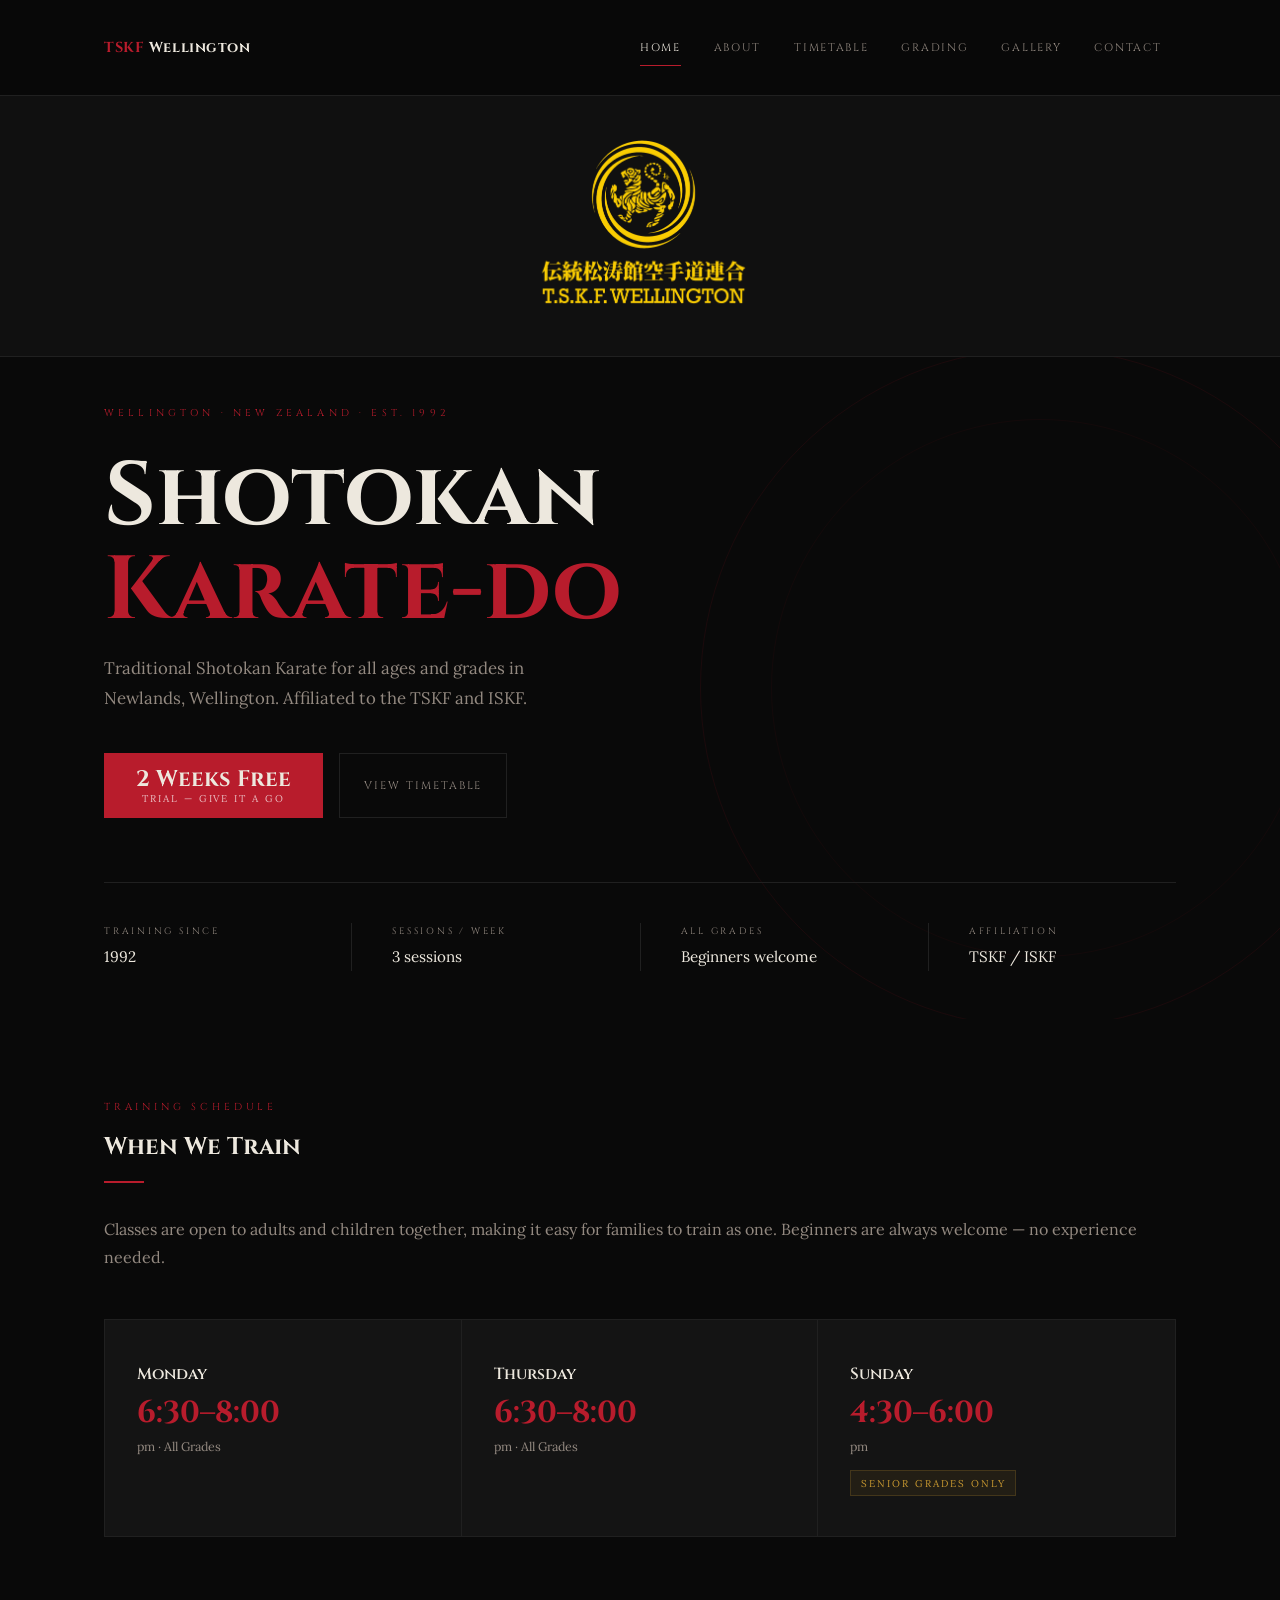
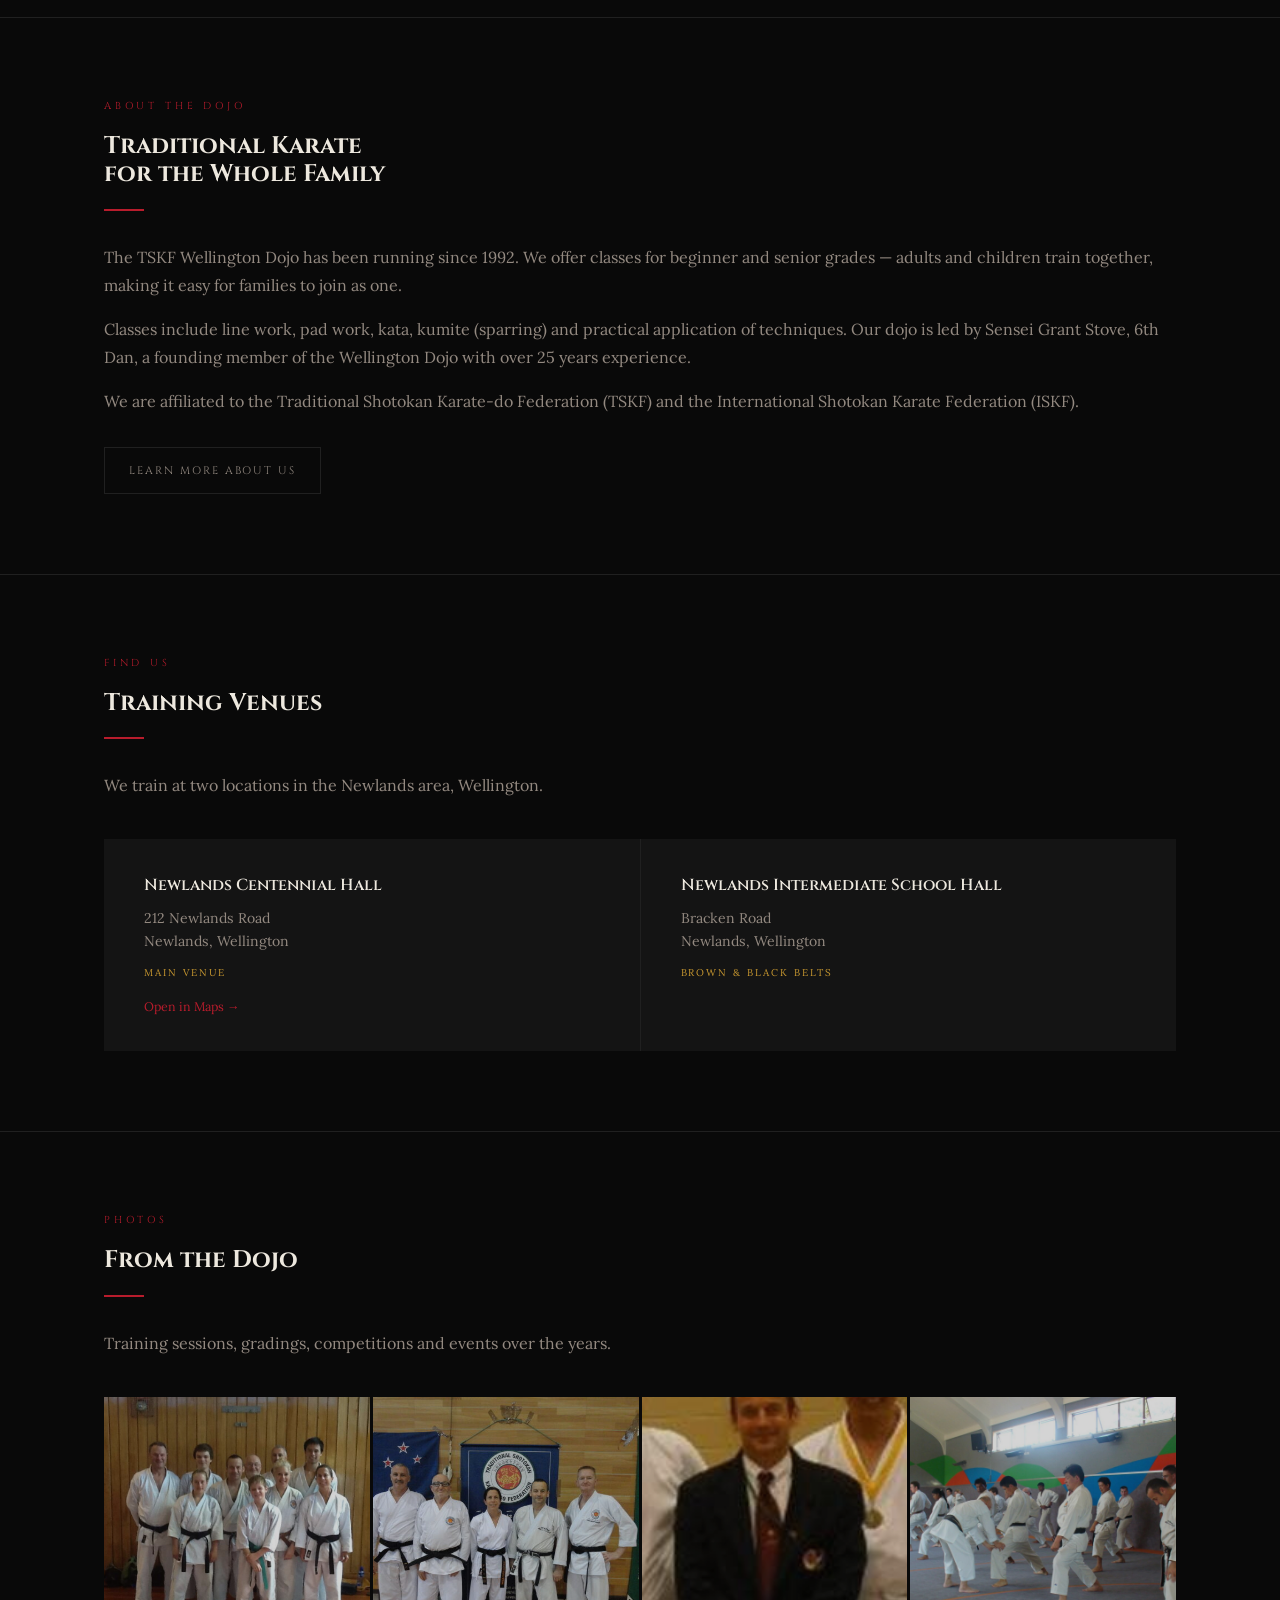
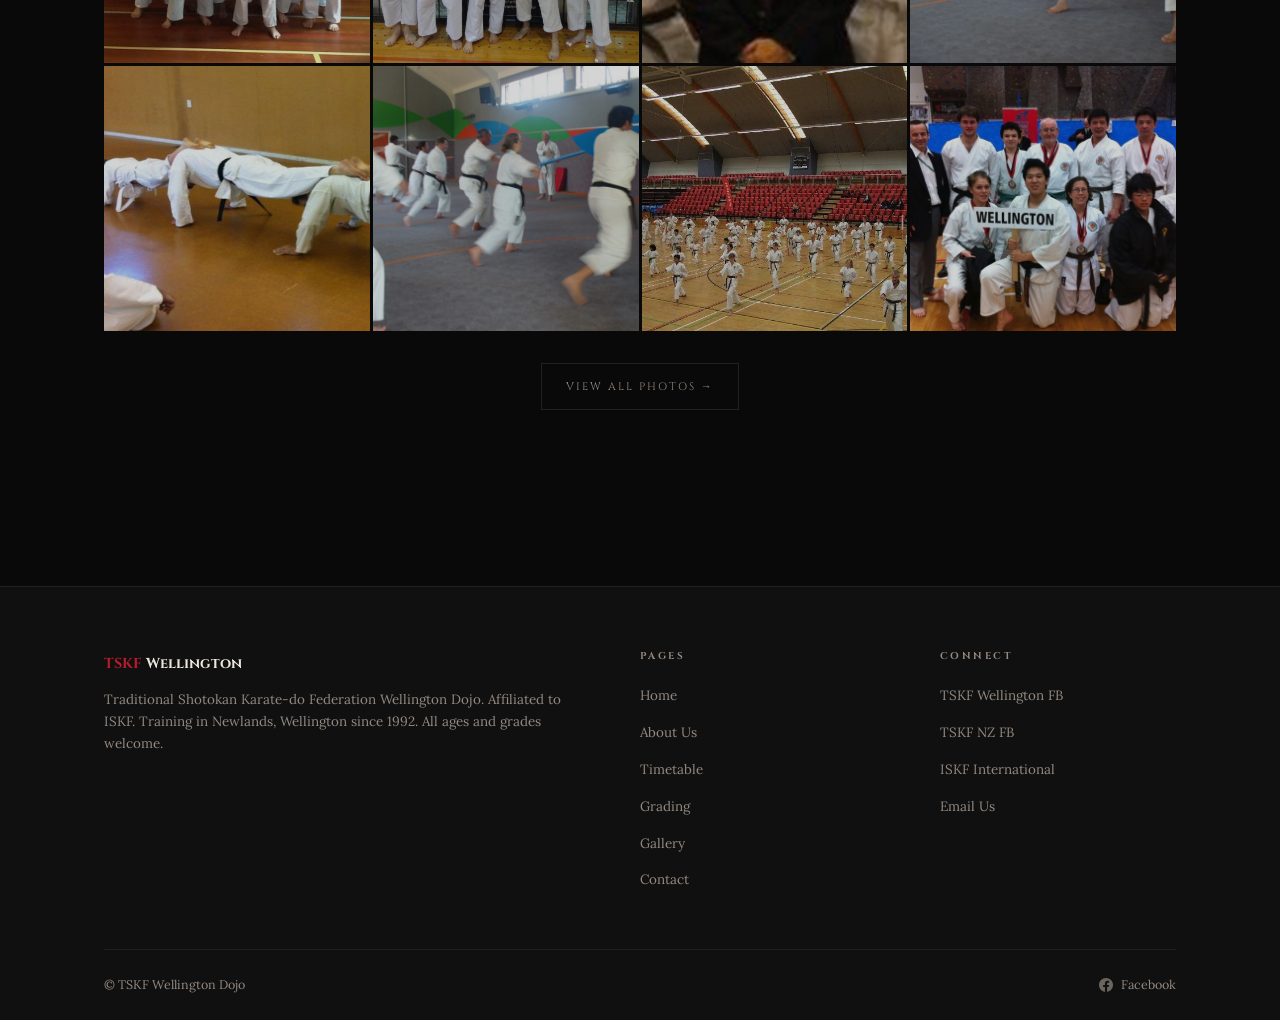
==== index.html @ a8264d71 "Add 404 page, switch logo to PNG, extract shared nav script" ====
<!DOCTYPE html>
<html lang="en">
<head>
  <meta charset="UTF-8">
  <meta name="viewport" content="width=device-width, initial-scale=1.0">
  <meta name="theme-color" content="#090909">
  <title>TSKF Wellington — Traditional Shotokan Karate-do</title>
  <meta name="description" content="Traditional Shotokan Karate-do Federation Wellington Dojo. Affiliated to ISKF. Training in Newlands, Wellington since 1992. All ages and grades welcome.">
  <link rel="canonical" href="https://tskfwellington.club/">

  <!-- Favicons -->
  <link rel="icon" type="image/png" sizes="32x32" href="favicon-32x32.png">
  <link rel="icon" type="image/png" sizes="16x16" href="favicon-16x16.png">
  <link rel="apple-touch-icon" sizes="180x180" href="apple-touch-icon.png">
  <link rel="shortcut icon" href="favicon.ico">

  <!-- Open Graph -->
  <meta property="og:type" content="website">
  <meta property="og:site_name" content="TSKF Wellington">
  <meta property="og:url" content="https://tskfwellington.club/">
  <meta property="og:title" content="TSKF Wellington — Traditional Shotokan Karate-do">
  <meta property="og:description" content="Traditional Shotokan Karate-do Federation Wellington Dojo. Affiliated to ISKF. Training in Newlands, Wellington since 1992. All ages and grades welcome.">
  <meta property="og:image" content="https://tskfwellington.club/og-image.jpg">

  <!-- Twitter -->
  <meta name="twitter:card" content="summary_large_image">
  <meta name="twitter:title" content="TSKF Wellington — Traditional Shotokan Karate-do">
  <meta name="twitter:description" content="Traditional Shotokan Karate-do Federation Wellington Dojo. Affiliated to ISKF. Training in Newlands, Wellington since 1992.">
  <meta name="twitter:image" content="https://tskfwellington.club/og-image.jpg">

  <link rel="stylesheet" href="css/style.css">

  <!-- LocalBusiness structured data -->
  <script type="application/ld+json">
  {
    "@context": "https://schema.org",
    "@type": "SportsActivityLocation",
    "name": "TSKF Wellington",
    "alternateName": "Traditional Shotokan Karate-do Federation Wellington Dojo",
    "description": "Traditional Shotokan Karate-do Federation Wellington Dojo. Affiliated to ISKF. Training in Newlands, Wellington since 1992. All ages and grades welcome.",
    "url": "https://tskfwellington.club/",
    "logo": "https://tskfwellington.club/apple-touch-icon.png",
    "image": "https://tskfwellington.club/og-image.jpg",
    "telephone": "+64-21-123-8307",
    "email": "tskfwellington@gmail.com",
    "foundingDate": "1992",
    "sport": "Karate",
    "address": {
      "@type": "PostalAddress",
      "streetAddress": "Newlands Centennial Hall, 212 Newlands Road",
      "addressLocality": "Newlands",
      "addressRegion": "Wellington",
      "addressCountry": "NZ"
    },
    "geo": {
      "@type": "GeoCoordinates",
      "latitude": -41.2226,
      "longitude": 174.8158
    },
    "openingHoursSpecification": [
      {
        "@type": "OpeningHoursSpecification",
        "dayOfWeek": "Monday",
        "opens": "18:30",
        "closes": "20:00"
      },
      {
        "@type": "OpeningHoursSpecification",
        "dayOfWeek": "Thursday",
        "opens": "18:30",
        "closes": "20:00"
      },
      {
        "@type": "OpeningHoursSpecification",
        "dayOfWeek": "Sunday",
        "opens": "16:30",
        "closes": "18:00"
      }
    ],
    "sameAs": [
      "https://www.facebook.com/TSKF.Wellington/"
    ]
  }
  </script>
</head>
<body>

<!-- NAV -->
<nav class="site-nav">
  <div class="nav-inner">
    <a href="index.html" class="nav-brand"><span class="accent">TSKF</span> Wellington</a>
    <ul class="nav-menu" id="navMenu">
      <li><a href="index.html" class="active">Home</a></li>
      <li><a href="about.html">About</a></li>
      <li><a href="timetable.html">Timetable</a></li>
      <li><a href="grading.html">Grading</a></li>
      <li><a href="gallery.html">Gallery</a></li>
      <li><a href="contact.html">Contact</a></li>
    </ul>
    <button class="nav-toggle" id="navToggle" aria-label="Toggle menu">
      <span></span><span></span><span></span>
    </button>
  </div>
</nav>


<!-- LOGO BANNER -->
<div class="logo-banner">
  <img src="images/tskfwell-logo.png" alt="TSKF Wellington — Traditional Shotokan Karate-do Federation">
</div>

<!-- HERO -->
<section class="hero">
  <div class="hero-bg"></div>
  <div class="hero-grad"></div>
  <div class="hero-ring"></div>
  <div class="hero-body">
    <div class="container">
      <p class="hero-tag">Wellington · New Zealand · Est. 1992</p>
      <h1>
        Shotokan<br>
        <span class="red">Karate-do</span>
      </h1>
      <p class="hero-sub">Traditional Shotokan Karate for all ages and grades in Newlands, Wellington. Affiliated to the TSKF and ISKF.</p>
      <div class="hero-cta">
        <a href="contact.html" class="trial-badge">
          <span class="big">2 Weeks Free</span>
          <span class="small">Trial — Give It a Go</span>
        </a>
        <a href="timetable.html" class="btn-outline">View Timetable</a>
      </div>
      <div class="hero-stats">
        <div class="hero-stat">
          <p class="stat-label">Training Since</p>
          <p class="stat-val">1992</p>
        </div>
        <div class="hero-stat">
          <p class="stat-label">Sessions / Week</p>
          <p class="stat-val">3 sessions</p>
        </div>
        <div class="hero-stat">
          <p class="stat-label">All Grades</p>
          <p class="stat-val">Beginners welcome</p>
        </div>
        <div class="hero-stat">
          <p class="stat-label">Affiliation</p>
          <p class="stat-val">TSKF / ISKF</p>
        </div>
      </div>
    </div>
  </div>
</section>

<!-- TRAINING TIMES -->
<section class="section">
  <div class="container">
    <span class="eyebrow">Training Schedule</span>
    <h2>When We Train</h2>
    <div class="rule"></div>
    <p>Classes are open to adults and children together, making it easy for families to train as one. Beginners are always welcome — no experience needed.</p>

    <div class="session-grid">
      <div class="session-card">
        <p class="session-day">Monday</p>
        <p class="session-time">6:30–8:00</p>
        <p class="session-sub">pm · All Grades</p>
      </div>
      <div class="session-card">
        <p class="session-day">Thursday</p>
        <p class="session-time">6:30–8:00</p>
        <p class="session-sub">pm · All Grades</p>
      </div>
      <div class="session-card">
        <p class="session-day">Sunday</p>
        <p class="session-time">4:30–6:00</p>
        <p class="session-sub">pm</p>
        <span class="session-badge">Senior Grades Only</span>
      </div>
    </div>
  </div>
</section>

<!-- ABOUT BLURB -->
<section class="section">
  <div class="container">
    <span class="eyebrow">About the Dojo</span>
    <h2>Traditional Karate<br>for the Whole Family</h2>
    <div class="rule"></div>
    <p>The TSKF Wellington Dojo has been running since 1992. We offer classes for beginner and senior grades — adults and children train together, making it easy for families to join as one.</p>
    <p style="margin-top:1rem;">Classes include line work, pad work, kata, kumite (sparring) and practical application of techniques. Our dojo is led by Sensei Grant Stove, 6th Dan, a founding member of the Wellington Dojo with over 25 years experience.</p>
    <p style="margin-top:1rem;">We are affiliated to the Traditional Shotokan Karate-do Federation (TSKF) and the International Shotokan Karate Federation (ISKF).</p>
    <a href="about.html" class="btn-outline" style="margin-top:2rem;display:inline-flex;">Learn More About Us</a>
  </div>
</section>

<!-- LOCATION -->
<section class="section">
  <div class="container">
    <span class="eyebrow">Find Us</span>
    <h2>Training Venues</h2>
    <div class="rule"></div>
    <p>We train at two locations in the Newlands area, Wellington.</p>

    <div class="venue-grid">
      <div class="venue-card">
        <p class="venue-name">Newlands Centennial Hall</p>
        <p class="venue-addr">212 Newlands Road<br>Newlands, Wellington</p>
        <span class="venue-tag">Main Venue</span><br>
        <a class="venue-map-link" href="https://maps.google.co.nz/?q=212+Newlands+Road+Newlands+Wellington" target="_blank" rel="noopener">Open in Maps →</a>
      </div>
      <div class="venue-card">
        <p class="venue-name">Newlands Intermediate School Hall</p>
        <p class="venue-addr">Bracken Road<br>Newlands, Wellington</p>
        <span class="venue-tag">Brown &amp; Black Belts</span>
      </div>
    </div>
  </div>
</section>

<!-- GALLERY PREVIEW -->
<section class="section">
  <div class="container">
    <span class="eyebrow">Photos</span>
    <h2>From the Dojo</h2>
    <div class="rule"></div>
    <p>Training sessions, gradings, competitions and events over the years.</p>

        <div class="gallery-preview">
      <div class="gallery-preview-item"><img src="images/001.jpg" alt="TSKF Wellington Shotokan Karate training session" loading="lazy"></div>
      <div class="gallery-preview-item"><img src="images/002.jpg" alt="TSKF Wellington dojo training" loading="lazy"></div>
      <div class="gallery-preview-item"><img src="images/sensei-grant.jpg" alt="Sensei Grant Stove, head instructor TSKF Wellington" loading="lazy"></div>
      <div class="gallery-preview-item"><img src="images/004.jpg" alt="TSKF Wellington karate students practising" loading="lazy"></div>
      <div class="gallery-preview-item"><img src="images/005.jpg" alt="TSKF Wellington dojo class" loading="lazy"></div>
      <div class="gallery-preview-item"><img src="images/006.jpg" alt="TSKF Wellington karate kata practice" loading="lazy"></div>
      <div class="gallery-preview-item"><img src="images/007.jpg" alt="TSKF Wellington Shotokan Karate" loading="lazy"></div>
      <div class="gallery-preview-item"><img src="images/008.jpg" alt="TSKF Wellington dojo grading or competition" loading="lazy"></div>
    </div>
    </div>

    <div style="margin-top:2rem;text-align:center;">
      <a href="gallery.html" class="btn-outline">View All Photos →</a>
    </div>
  </div>
</section>

<!-- FOOTER -->
<footer class="site-footer">
  <div class="container">
    <div class="footer-grid">
      <div>
        <p class="footer-brand"><span class="accent">TSKF</span> Wellington</p>
        <p class="footer-tagline">Traditional Shotokan Karate-do Federation Wellington Dojo. Affiliated to ISKF. Training in Newlands, Wellington since 1992. All ages and grades welcome.</p>
      </div>
      <div class="footer-col">
        <h4>Pages</h4>
        <ul>
          <li><a href="index.html">Home</a></li>
          <li><a href="about.html">About Us</a></li>
          <li><a href="timetable.html">Timetable</a></li>
          <li><a href="grading.html">Grading</a></li>
          <li><a href="gallery.html">Gallery</a></li>
          <li><a href="contact.html">Contact</a></li>
        </ul>
      </div>
      <div class="footer-col">
        <h4>Connect</h4>
        <ul>
          <li><a href="https://www.facebook.com/TSKF.Wellington/" target="_blank" rel="noopener">TSKF Wellington FB</a></li>
          <li><a href="https://www.facebook.com/tskf.newzealand/" target="_blank" rel="noopener">TSKF NZ FB</a></li>
          <li><a href="https://iskf.com" target="_blank" rel="noopener">ISKF International</a></li>
          <li><a href="mailto:tskfwellington@gmail.com">Email Us</a></li>
        </ul>
      </div>
    </div>
    <div class="footer-bottom">
      <span>© TSKF Wellington Dojo</span>
      <a href="https://www.facebook.com/TSKF.Wellington/" target="_blank" rel="noopener" class="footer-fb">
        <svg width="14" height="14" viewBox="0 0 24 24" fill="currentColor"><path d="M24 12.073c0-6.627-5.373-12-12-12s-12 5.373-12 12c0 5.99 4.388 10.954 10.125 11.854v-8.385H7.078v-3.47h3.047V9.43c0-3.007 1.792-4.669 4.533-4.669 1.312 0 2.686.235 2.686.235v2.953H15.83c-1.491 0-1.956.925-1.956 1.874v2.25h3.328l-.532 3.47h-2.796v8.385C19.612 23.027 24 18.062 24 12.073z"/></svg>
        Facebook
      </a>
    </div>
  </div>
</footer>

<script src="js/site.js" defer></script>
</body>
</html>
---- css/style.css ----
/* ============================================================
   TSKF Wellington — style.css
   Traditional Shotokan Karate-do Federation Wellington Dojo
   ============================================================ */

@import url('https://fonts.googleapis.com/css2?family=Cinzel:wght@400;600;700&family=Lora:ital,wght@0,400;0,600;1,400&display=swap');

/* === Reset === */
*, *::before, *::after { box-sizing: border-box; margin: 0; padding: 0; }
html { scroll-behavior: smooth; font-size: 16px; }
img { max-width: 100%; display: block; }
a { color: inherit; }

/* === Design Tokens === */
:root {
  --bg:        #090909;
  --bg-2:      #101010;
  --bg-card:   #141414;
  --accent:    #b81c2c;
  --accent-lo: #7d1220;
  --gold:      #c89830;
  --text:      #ede8de;
  --text-2:    #938980;
  --border:    #202020;
  --max-w:     1120px;
  --nav-h:     96px;
}

/* === Base === */
body {
  font-family: 'Lora', Georgia, serif;
  background: var(--bg);
  color: var(--text);
  line-height: 1.75;
  min-height: 100vh;
}
h1, h2, h3, h4 { font-family: 'Cinzel', serif; line-height: 1.2; color: var(--text); }
p { color: var(--text-2); }

/* === Layout === */
.container { max-width: var(--max-w); margin: 0 auto; padding: 0 1.5rem; }
.section { padding: 5rem 0; }
.section + .section { border-top: 1px solid var(--border); }

/* === Type Helpers === */
.eyebrow {
  display: block;
  font-family: 'Cinzel', serif;
  font-size: 0.63rem;
  letter-spacing: 0.38em;
  text-transform: uppercase;
  color: var(--accent);
  margin-bottom: 1rem;
}
.rule { width: 40px; height: 2px; background: var(--accent); margin: 1.25rem 0 2rem; }

/* === NAVIGATION === */
.site-nav {
  position: sticky; top: 0; z-index: 200;
  height: var(--nav-h);
  background: rgba(9,9,9,0.97);
  backdrop-filter: blur(12px);
  -webkit-backdrop-filter: blur(12px);
  border-bottom: 1px solid var(--border);
}
.nav-inner {
  max-width: var(--max-w); margin: 0 auto; padding: 0 1.5rem;
  height: 100%; display: flex; align-items: center; justify-content: space-between;
}
.nav-brand {
  font-family: 'Cinzel', serif; font-weight: 700; font-size: 0.9rem;
  letter-spacing: 0.04em; text-decoration: none; color: var(--text);
}
.nav-brand .accent { color: var(--accent); }
.nav-menu {
  display: flex; align-items: center; list-style: none; gap: 0.25rem;
}
.nav-menu a {
  display: block;
  font-family: 'Cinzel', serif; font-size: 0.68rem;
  letter-spacing: 0.16em; text-transform: uppercase;
  text-decoration: none; color: var(--text-2);
  padding: 0.5rem 0.9rem;
  position: relative; transition: color 0.2s;
}
.nav-menu a::after {
  content: ''; position: absolute; bottom: -1px; left: 0.9rem; right: 0.9rem;
  height: 1px; background: var(--accent);
  transform: scaleX(0); transition: transform 0.25s;
}
.nav-menu a:hover { color: var(--text); }
.nav-menu a:hover::after,
.nav-menu a.active::after { transform: scaleX(1); }
.nav-menu a.active { color: var(--text); }

/* Hamburger */
.nav-toggle {
  display: none; background: none; border: none; cursor: pointer;
  padding: 0.5rem; color: var(--text); line-height: 0;
}
.nav-toggle span {
  display: block; width: 22px; height: 1.5px;
  background: currentColor; margin: 5px 0; transition: all 0.3s;
}

/* === HERO (home) === */
.hero {
  position: relative;
  min-height: 52vh;
  display: flex; align-items: center;
  overflow: hidden;
}
.hero-bg {
  position: absolute; inset: 0;
  background-image: url('images/004.jpg');
  background-size: cover; background-position: center 35%;
  opacity: 0.15;
}
.hero-grad {
  position: absolute; inset: 0;
  background: linear-gradient(105deg, rgba(9,9,9,0.97) 45%, rgba(9,9,9,0.5) 100%);
}
/* Decorative ring */
.hero-ring {
  position: absolute; right: -100px; top: 50%; transform: translateY(-50%);
  width: 680px; height: 680px; border-radius: 50%;
  border: 1px solid rgba(184,28,44,0.1); pointer-events: none;
}
.hero-ring::before {
  content: ''; position: absolute; inset: 70px; border-radius: 50%;
  border: 1px solid rgba(184,28,44,0.06);
}
.hero-body { position: relative; z-index: 2; padding: 3rem 0; width: 100%; }
.hero-tag {
  font-family: 'Cinzel', serif; font-size: 0.62rem; letter-spacing: 0.42em;
  text-transform: uppercase; color: var(--accent); margin-bottom: 1.75rem;
  opacity: 0; animation: fadeUp 0.7s ease 0.1s forwards;
}
.hero h1 {
  font-size: clamp(2.8rem, 7vw, 6rem); font-weight: 700;
  margin-bottom: 0.5rem; line-height: 1.05;
  opacity: 0; animation: fadeUp 0.7s ease 0.25s forwards;
}
.hero h1 .red { color: var(--accent); display: block; }
.hero-sub {
  font-size: 1.05rem; color: var(--text-2);
  max-width: 500px; margin: 1rem 0 2.5rem;
  opacity: 0; animation: fadeUp 0.7s ease 0.4s forwards;
}
.hero-cta {
  display: flex; gap: 1rem; flex-wrap: wrap; margin-bottom: 4rem;
  opacity: 0; animation: fadeUp 0.7s ease 0.55s forwards;
}

/* Trial badge CTA */
.trial-badge {
  display: inline-flex; flex-direction: column; align-items: center;
  background: var(--accent); padding: 0.8rem 2rem;
  text-decoration: none; transition: background 0.2s, transform 0.15s;
  line-height: 1.2;
}
.trial-badge:hover { background: var(--accent-lo); transform: translateY(-2px); }
.trial-badge .big { font-family: 'Cinzel', serif; font-size: 1.4rem; font-weight: 700; color: var(--text); }
.trial-badge .small { font-size: 0.62rem; letter-spacing: 0.2em; text-transform: uppercase; color: rgba(255,255,255,0.7); }
.btn-outline {
  display: inline-flex; align-items: center;
  font-family: 'Cinzel', serif; font-size: 0.68rem; letter-spacing: 0.18em; text-transform: uppercase;
  color: var(--text-2); border: 1px solid var(--border);
  padding: 0.8rem 1.5rem; text-decoration: none;
  transition: color 0.2s, border-color 0.2s, transform 0.15s;
}
.btn-outline:hover { color: var(--text); border-color: var(--text-2); transform: translateY(-2px); }

/* Hero stats strip */
.hero-stats {
  display: flex; padding-top: 2.5rem; border-top: 1px solid var(--border);
  opacity: 0; animation: fadeUp 0.7s ease 0.7s forwards;
}
.hero-stat {
  flex: 1; padding-right: 2.5rem; margin-right: 2.5rem;
  border-right: 1px solid var(--border);
}
.hero-stat:last-child { border-right: none; padding-right: 0; margin-right: 0; }
.stat-label {
  font-family: 'Cinzel', serif; font-size: 0.58rem; letter-spacing: 0.3em;
  text-transform: uppercase; color: var(--text-2); margin-bottom: 0.35rem;
}
.stat-val { font-size: 0.95rem; color: var(--text); }

/* === PAGE HEADER (inner pages) === */
.page-hdr {
  background: var(--bg-2); border-bottom: 1px solid var(--border);
  padding: 5rem 0 3.5rem;
}
.page-hdr h1 { font-size: clamp(2rem, 4vw, 3.5rem); margin-bottom: 0.6rem; }
.page-hdr p { color: var(--text-2); max-width: 520px; }

/* === SESSION CARDS === */
.session-grid {
  display: grid; grid-template-columns: repeat(3, 1fr);
  border: 1px solid var(--border); margin-top: 3rem;
}
.session-card {
  background: var(--bg-card); padding: 2.5rem 2rem;
  border-right: 1px solid var(--border);
  transition: background 0.2s;
}
.session-card:last-child { border-right: none; }
.session-card:hover { background: #1a1a1a; }
.session-day { font-family: 'Cinzel', serif; font-size: 1rem; font-weight: 600; color: var(--text); margin-bottom: 0.6rem; }
.session-time { font-family: 'Cinzel', serif; font-size: 1.9rem; font-weight: 700; color: var(--accent); line-height: 1; margin-bottom: 0.5rem; }
.session-sub { font-size: 0.78rem; color: var(--text-2); margin-top: 0.5rem; }
.session-badge {
  display: inline-block; margin-top: 0.75rem;
  font-size: 0.62rem; letter-spacing: 0.2em; text-transform: uppercase;
  color: var(--gold); background: rgba(200,152,48,0.08);
  padding: 0.2rem 0.6rem; border: 1px solid rgba(200,152,48,0.2);
}

/* === VENUES === */
.venue-grid {
  display: grid; grid-template-columns: 1fr 1fr;
  gap: 1px; background: var(--border); margin-top: 2.5rem;
}
.venue-card { background: var(--bg-card); padding: 2rem 2.5rem; }
.venue-name { font-family: 'Cinzel', serif; font-size: 1rem; font-weight: 600; color: var(--text); margin-bottom: 0.5rem; }
.venue-addr { font-size: 0.88rem; color: var(--text-2); line-height: 1.6; }
.venue-tag {
  display: inline-block; margin-top: 0.75rem;
  font-size: 0.62rem; letter-spacing: 0.2em; text-transform: uppercase;
  color: var(--gold);
}
.venue-map-link {
  display: inline-block; margin-top: 0.75rem; font-size: 0.78rem; color: var(--accent);
  text-decoration: none; transition: color 0.2s;
}
.venue-map-link:hover { color: #d93044; }

/* === INSTRUCTOR CARDS === */
.instructor-grid {
  display: grid; grid-template-columns: 1fr 1fr;
  gap: 2px; background: var(--border); margin-top: 3rem;
}
.instructor-card { background: var(--bg-card); padding: 2.5rem; }
.instructor-dan {
  font-family: 'Cinzel', serif; font-size: 0.62rem; letter-spacing: 0.28em;
  text-transform: uppercase; color: var(--gold); margin-bottom: 0.3rem;
}
.instructor-name { font-family: 'Cinzel', serif; font-size: 1.2rem; font-weight: 600; margin-bottom: 0.25rem; }
.instructor-role { font-size: 0.82rem; color: var(--accent); margin-bottom: 1rem; }
.instructor-bio { font-size: 0.9rem; color: var(--text-2); line-height: 1.65; }

/* === BELT TABLE === */
.belt-table-wrap {
  width: 100%; overflow-x: auto; -webkit-overflow-scrolling: touch;
}
.belt-table {
  width: 100%; min-width: 480px; border-collapse: collapse; margin-top: 2rem;
}
.belt-table th {
  font-family: 'Cinzel', serif; font-size: 0.62rem; letter-spacing: 0.22em;
  text-transform: uppercase; color: var(--text-2); text-align: left;
  padding: 0.75rem 1rem; border-bottom: 1px solid var(--border);
}
.belt-table td {
  padding: 0.85rem 1rem; font-size: 0.88rem; color: var(--text-2);
  border-bottom: 1px solid rgba(32,32,32,0.7);
}
.belt-table tr:hover td { background: var(--bg-2); color: var(--text); }
.belt-dot {
  display: inline-block; width: 11px; height: 11px; border-radius: 50%;
  margin-right: 0.65rem; vertical-align: middle; flex-shrink: 0;
}

/* === EVENTS LIST === */
.events-list { margin-top: 2rem; }
.event-row {
  display: flex; gap: 2rem; align-items: flex-start;
  padding: 1.5rem 0; border-bottom: 1px solid var(--border);
}
.event-row:last-child { border-bottom: none; }
.event-month {
  font-family: 'Cinzel', serif; font-size: 0.62rem; letter-spacing: 0.28em;
  text-transform: uppercase; color: var(--accent); min-width: 80px; padding-top: 0.15rem;
}
.event-title { font-family: 'Cinzel', serif; font-size: 0.95rem; color: var(--text); margin-bottom: 0.3rem; }
.event-detail { font-size: 0.85rem; color: var(--text-2); line-height: 1.55; }

/* === CONTACT === */
.contact-layout {
  display: grid; grid-template-columns: 1fr 1.4fr;
  gap: 4rem; margin-top: 3rem;
}
.contact-block { margin-bottom: 2rem; }
.contact-label {
  font-family: 'Cinzel', serif; font-size: 0.62rem; letter-spacing: 0.22em;
  text-transform: uppercase; color: var(--text-2); margin-bottom: 0.4rem;
}
.contact-val { font-size: 1rem; color: var(--text); text-decoration: none; }
a.contact-val:hover { color: var(--accent); }

/* Form */
.form-row { margin-bottom: 1.2rem; }
.form-row label {
  display: block; font-family: 'Cinzel', serif; font-size: 0.62rem;
  letter-spacing: 0.22em; text-transform: uppercase; color: var(--text-2); margin-bottom: 0.5rem;
}
.form-row input,
.form-row textarea,
.form-row select {
  width: 100%; background: var(--bg-card); border: 1px solid var(--border);
  color: var(--text); padding: 0.75rem 1rem;
  font-family: 'Lora', serif; font-size: 0.9rem; line-height: 1.5;
  outline: none; transition: border-color 0.2s; resize: vertical; appearance: none;
}
.form-row input:focus, .form-row textarea:focus { border-color: var(--accent); }
.form-row input::placeholder, .form-row textarea::placeholder { color: var(--text-2); opacity: 0.6; }
.btn-send {
  width: 100%; font-family: 'Cinzel', serif; font-size: 0.7rem;
  letter-spacing: 0.22em; text-transform: uppercase;
  color: var(--text); background: var(--accent); border: none;
  padding: 1rem; cursor: pointer; transition: background 0.2s;
  margin-top: 0.5rem;
}
.btn-send:hover { background: var(--accent-lo); }

/* Map embed */
.map-wrap {
  margin-top: 4rem; border: 1px solid var(--border);
  overflow: hidden; height: 340px;
  filter: grayscale(1) contrast(0.8) brightness(0.65);
}
.map-wrap iframe { width: 100%; height: 100%; border: none; display: block; }

/* === INFO BOXES === */
.info-box {
  background: var(--bg-card); border: 1px solid var(--border);
  border-left: 3px solid var(--accent);
  padding: 1.5rem 1.75rem; margin: 2rem 0;
}
.info-box p { font-size: 0.88rem; margin: 0; }

/* === FOOTER === */
.site-footer {
  background: var(--bg-2); border-top: 1px solid var(--border);
  padding: 4rem 0 0; margin-top: 6rem;
}
.footer-grid {
  display: grid; grid-template-columns: 2fr 1fr 1fr;
  gap: 4rem; padding-bottom: 3rem;
}
.footer-brand {
  font-family: 'Cinzel', serif; font-weight: 700; font-size: 0.9rem;
  color: var(--text); margin-bottom: 0.75rem;
}
.footer-brand .accent { color: var(--accent); }
.footer-tagline { font-size: 0.84rem; color: var(--text-2); line-height: 1.65; }
.footer-col h4 {
  font-family: 'Cinzel', serif; font-size: 0.62rem; letter-spacing: 0.25em;
  text-transform: uppercase; color: var(--text-2); margin-bottom: 1.1rem;
}
.footer-col ul { list-style: none; }
.footer-col li { margin-bottom: 0.55rem; }
.footer-col a { font-size: 0.84rem; color: var(--text-2); text-decoration: none; transition: color 0.2s; }
.footer-col a:hover { color: var(--text); }
.footer-bottom {
  border-top: 1px solid var(--border); padding: 1.5rem 0;
  display: flex; justify-content: space-between; align-items: center;
  font-size: 0.78rem; color: var(--text-2);
}
.footer-fb {
  display: inline-flex; align-items: center; gap: 0.5rem;
  color: var(--text-2); text-decoration: none; font-size: 0.78rem; transition: color 0.2s;
}
.footer-fb:hover { color: var(--text); }
.footer-fb svg { opacity: 0.7; }

/* === HERO LOGO === */

/* === ANIMATION === */
@keyframes fadeUp {
  from { opacity: 0; transform: translateY(18px); }
  to   { opacity: 1; transform: translateY(0); }
}

/* === RESPONSIVE === */
@media (max-width: 900px) {
  .session-grid { grid-template-columns: 1fr; }
  .session-card { border-right: none; border-bottom: 1px solid var(--border); }
  .session-card:last-child { border-bottom: none; }
  .venue-grid { grid-template-columns: 1fr; }
  .instructor-grid { grid-template-columns: 1fr; }
  .contact-layout { grid-template-columns: 1fr; gap: 3rem; }
  .footer-grid { grid-template-columns: 1fr; gap: 2.5rem; }
  .footer-bottom { flex-direction: column; gap: 1rem; }
  .hero-stats { flex-direction: column; gap: 1.5rem; }
  .hero-stat { border-right: none; border-bottom: 1px solid var(--border); padding: 0 0 1.5rem; margin: 0; }
  .hero-stat:last-child { border-bottom: none; padding-bottom: 0; }
}
@media (max-width: 640px) {
  .nav-menu { 
    display: none; flex-direction: column; gap: 0;
    position: absolute; top: var(--nav-h); left: 0; right: 0;
    background: var(--bg-2); border-bottom: 1px solid var(--border);
    padding: 0.75rem 0; z-index: 199;
  }
  .nav-menu.open { display: flex; }
  .nav-toggle { display: block; }
  .hero h1 { font-size: 2.2rem; }
  .hero-sub { font-size: 0.95rem; }
  .trial-badge .big { font-size: 1.1rem; }
  .trial-badge { padding: 0.7rem 1.5rem; }
  .btn-outline { padding: 0.7rem 1.2rem; font-size: 0.65rem; }
  .hero-cta { gap: 0.75rem; margin-bottom: 2.5rem; }
  .section { padding: 3rem 0; }
  .page-hdr { padding: 3rem 0 2rem; }
  .page-hdr h1 { font-size: 1.9rem; }
  .site-footer { margin-top: 3rem; }
  .map-wrap { height: 240px; }
  .event-row { flex-direction: column; gap: 0.4rem; }
  .event-month { min-width: unset; }
  .lb-prev { left: 0.4rem; }
  .lb-next { right: 0.4rem; }
  .contact-block { margin-bottom: 1.5rem; }
}
@media (max-width: 420px) {
  .hero-stats { display: none; }
  .hero h1 { font-size: 1.9rem; }
  .logo-banner img { max-height: 90px; }
  .gallery-preview { grid-template-columns: repeat(2, 1fr); }
}

/* === GALLERY === */
.gallery-grid {
  display: grid;
  grid-template-columns: repeat(auto-fill, minmax(140px, 1fr));
  gap: 3px;
  margin-top: 2.5rem;
}
.gallery-item {
  aspect-ratio: 1;
  overflow: hidden;
  cursor: pointer;
  background: var(--bg-card);
}
.gallery-item img {
  width: 100%; height: 100%;
  object-fit: cover; display: block;
  transition: transform 0.4s ease, opacity 0.3s;
  opacity: 0.82;
}
.gallery-item:hover img { transform: scale(1.07); opacity: 1; }

/* Lightbox */
.lightbox {
  position: fixed; inset: 0; z-index: 500;
  background: rgba(0,0,0,0.96);
  display: flex; align-items: center; justify-content: center;
  opacity: 0; pointer-events: none;
  transition: opacity 0.2s;
}
.lightbox.open { opacity: 1; pointer-events: all; }
.lb-img {
  max-width: 88vw; max-height: 86vh;
  object-fit: contain; display: block;
}
.lb-close {
  position: absolute; top: 1.5rem; right: 1.5rem;
  font-family: 'Cinzel', serif; font-size: 0.65rem; letter-spacing: 0.2em;
  text-transform: uppercase; color: var(--text-2);
  background: none; border: 1px solid var(--border);
  padding: 0.45rem 0.9rem; cursor: pointer;
  transition: color 0.2s, border-color 0.2s;
}
.lb-close:hover { color: var(--text); border-color: var(--text-2); }
.lb-prev, .lb-next {
  position: absolute; top: 50%; transform: translateY(-50%);
  background: rgba(9,9,9,0.7); border: 1px solid var(--border);
  color: var(--text-2); width: 48px; height: 48px;
  display: flex; align-items: center; justify-content: center;
  cursor: pointer; font-size: 1.1rem;
  transition: color 0.2s, border-color 0.2s;
}
.lb-prev { left: 1rem; }
.lb-next { right: 1rem; }
.lb-prev:hover, .lb-next:hover { color: var(--text); border-color: var(--text-2); }
.lb-counter {
  position: absolute; bottom: 1.25rem; left: 50%; transform: translateX(-50%);
  font-family: 'Cinzel', serif; font-size: 0.6rem; letter-spacing: 0.28em;
  text-transform: uppercase; color: var(--text-2);
}

/* Gallery preview strip on home */
.gallery-preview {
  display: grid;
  grid-template-columns: repeat(4, 1fr);
  gap: 3px; margin-top: 2.5rem;
}
@media (max-width: 700px) {
  .gallery-preview { grid-template-columns: repeat(2, 1fr); }
}
.gallery-preview-item {
  aspect-ratio: 1; overflow: hidden; cursor: pointer; background: var(--bg-card);
}
.gallery-preview-item img {
  width: 100%; height: 100%; object-fit: cover; display: block;
  transition: transform 0.4s, opacity 0.3s; opacity: 0.82;
}
.gallery-preview-item:hover img { transform: scale(1.07); opacity: 1; }

/* Instructor portrait img */
.instructor-portrait {
  width: 144px; height: 180px; object-fit: cover; object-position: top;
  border: 1px solid var(--border); flex-shrink: 0;
  margin-bottom: 1rem;
}

/* === LOGO (hero) === */

/* === NAV LOGO === */
.nav-logo-img {
  height: 84px;
  width: auto;
  display: inline-block;
  vertical-align: middle;
}

/* === LOGO BANNER === */
.logo-banner {
  background: var(--bg-2);
  border-bottom: 1px solid var(--border);
  padding: 2.5rem 1.5rem;
  width: 100%;
  display: flex;
  flex-direction: column;
  align-items: center;
  justify-content: center;
  text-align: center;
}
.logo-banner img {
  max-height: 180px;
  width: auto;
  display: inline-block;
  margin: 0 auto;
}
@media (max-width: 640px) {
  .logo-banner img { max-height: 120px; }
}
@media (max-width: 420px) {
  .logo-banner img { max-height: 95px; }
}
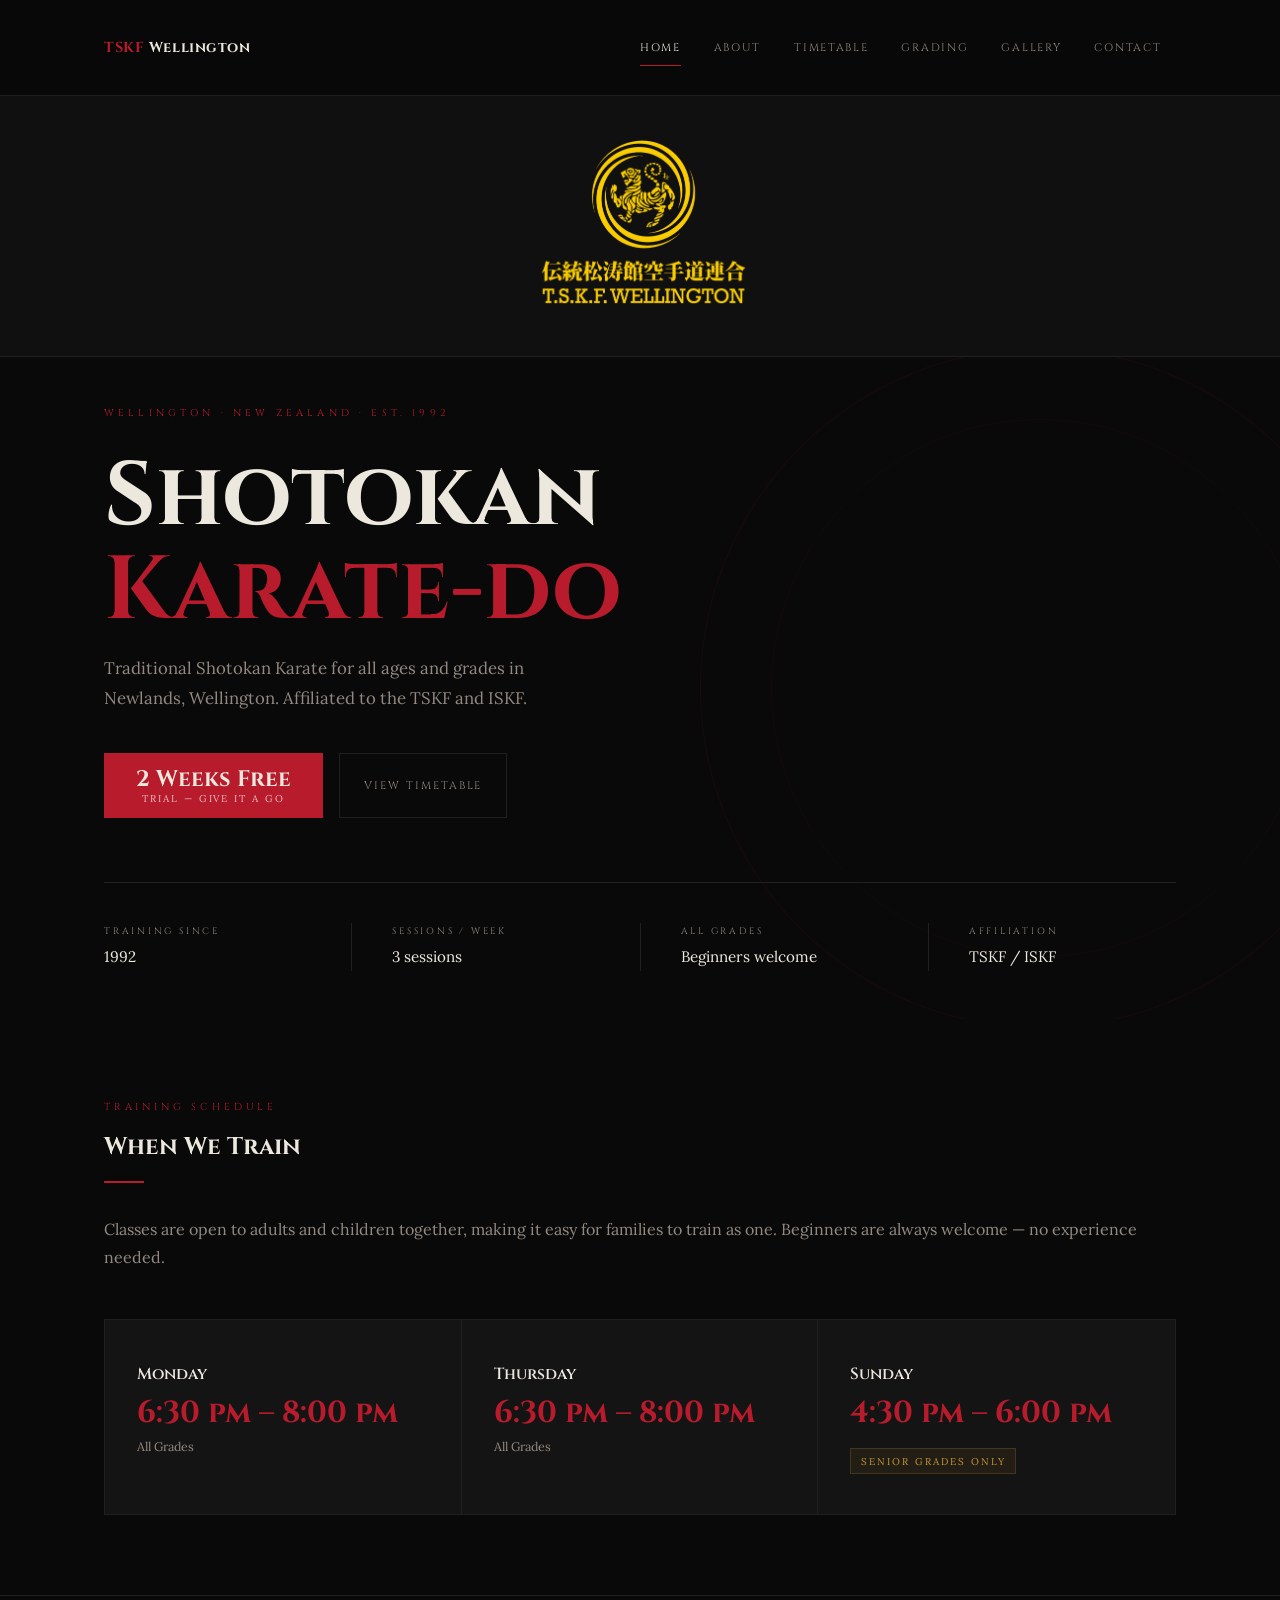
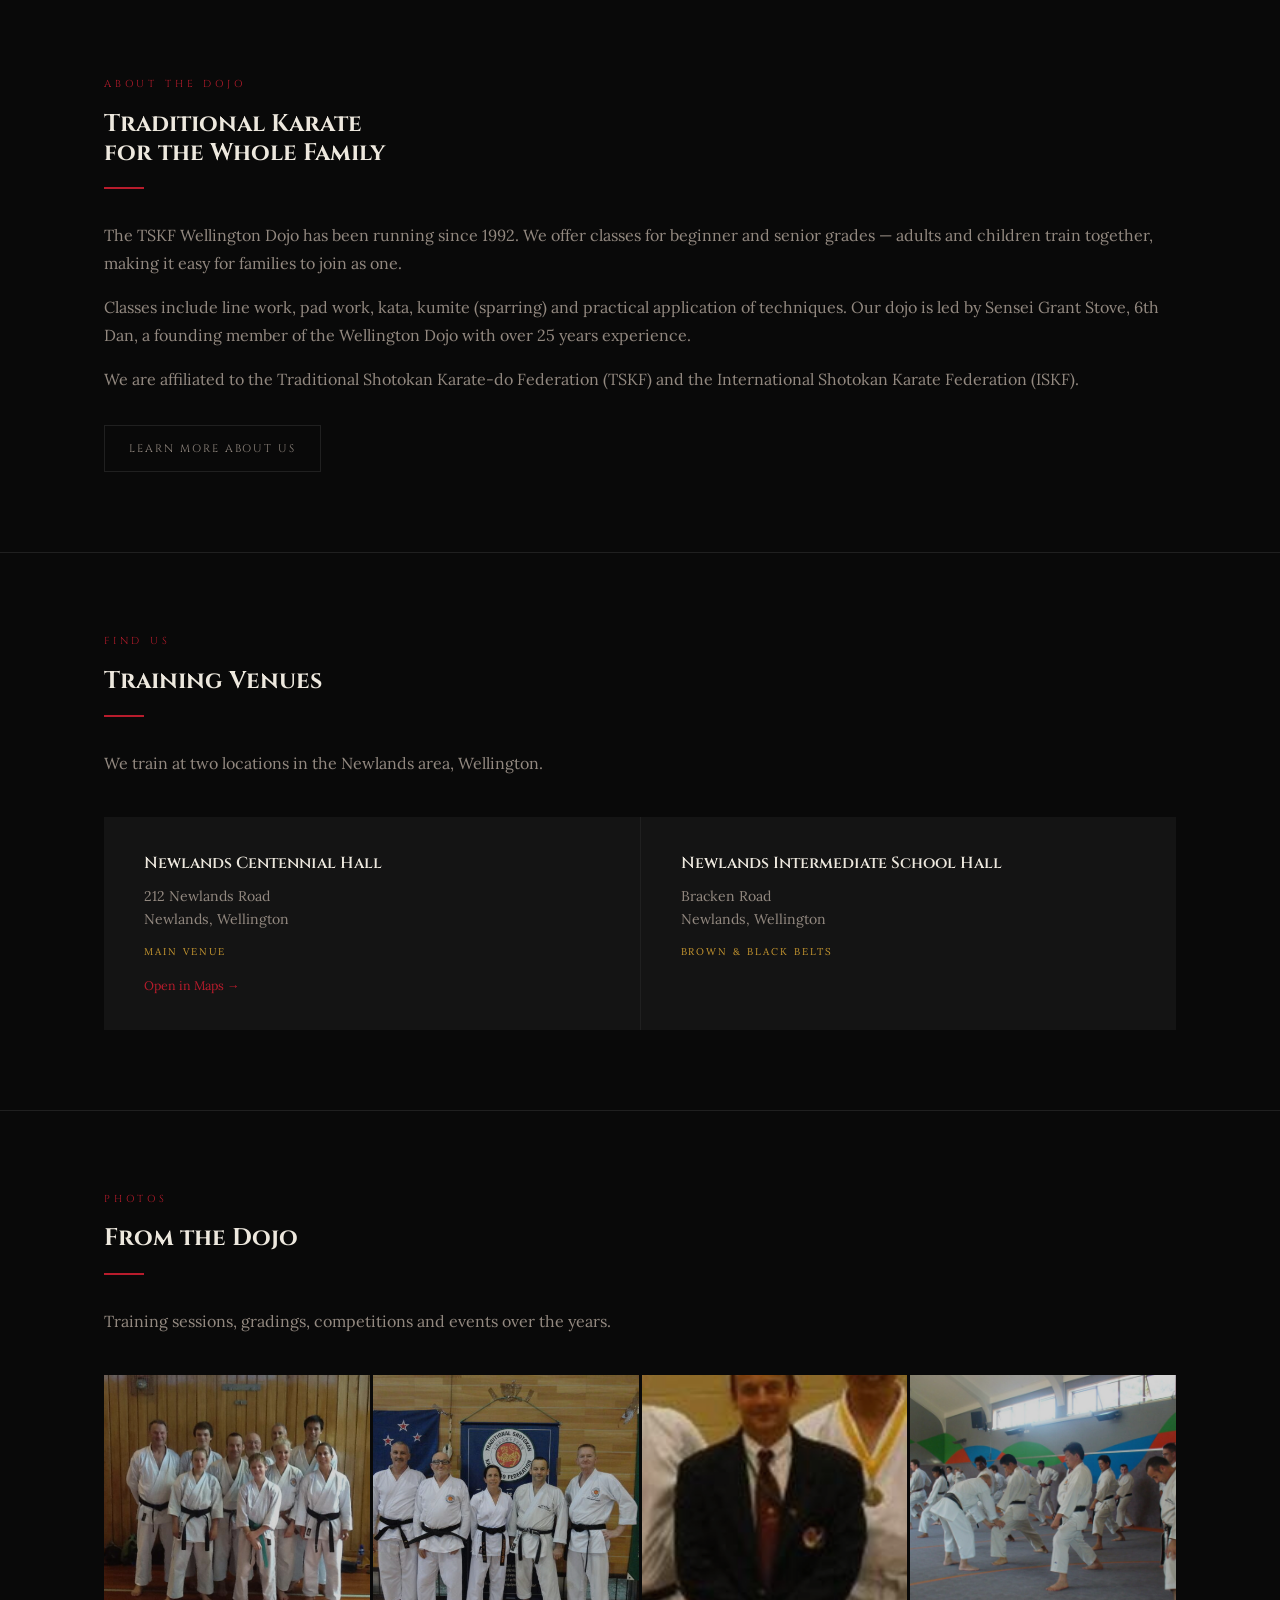
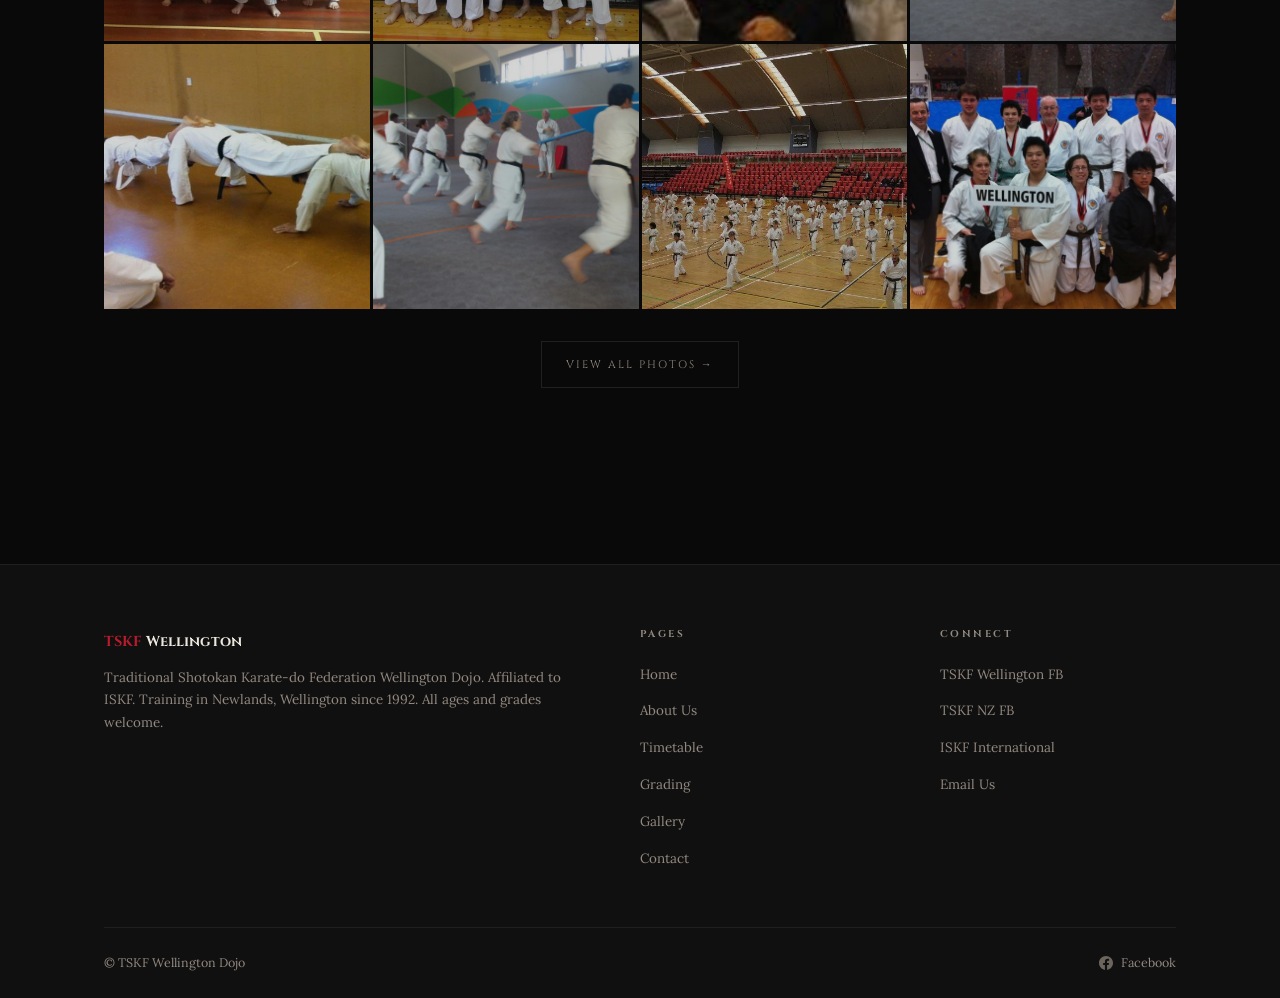
==== commit c5ac2db9: "times changed to pm" ====
--- a/index.html
+++ b/index.html
@@ -162,18 +162,17 @@
     <div class="session-grid">
       <div class="session-card">
         <p class="session-day">Monday</p>
-        <p class="session-time">6:30–8:00</p>
-        <p class="session-sub">pm · All Grades</p>
+        <p class="session-time">6:30 pm – 8:00 pm</p>
+        <p class="session-sub">All Grades</p>
       </div>
       <div class="session-card">
         <p class="session-day">Thursday</p>
-        <p class="session-time">6:30–8:00</p>
-        <p class="session-sub">pm · All Grades</p>
+        <p class="session-time">6:30 pm – 8:00 pm</p>
+        <p class="session-sub">All Grades</p>
       </div>
       <div class="session-card">
         <p class="session-day">Sunday</p>
-        <p class="session-time">4:30–6:00</p>
-        <p class="session-sub">pm</p>
+        <p class="session-time">4:30 pm – 6:00 pm</p>
         <span class="session-badge">Senior Grades Only</span>
       </div>
     </div>
--- a/css/style.css
+++ b/css/style.css
@@ -245,9 +245,10 @@
 .instructor-dan {
   font-family: 'Cinzel', serif; font-size: 0.62rem; letter-spacing: 0.28em;
   text-transform: uppercase; color: var(--gold); margin-bottom: 0.3rem;
-}
-.instructor-name { font-family: 'Cinzel', serif; font-size: 1.2rem; font-weight: 600; margin-bottom: 0.25rem; }
-.instructor-role { font-size: 0.82rem; color: var(--accent); margin-bottom: 1rem; }
+  text-align: center;
+}
+.instructor-name { font-family: 'Cinzel', serif; font-size: 1.2rem; font-weight: 600; margin-bottom: 0.25rem; text-align: center; }
+.instructor-role { font-size: 0.82rem; color: var(--accent); margin-bottom: 1rem; text-align: center; }
 .instructor-bio { font-size: 0.9rem; color: var(--text-2); line-height: 1.65; }
 
 /* === BELT TABLE === */
@@ -512,7 +513,7 @@
 .instructor-portrait {
   width: 144px; height: 180px; object-fit: cover; object-position: top;
   border: 1px solid var(--border); flex-shrink: 0;
-  margin-bottom: 1rem;
+  display: block; margin: 0 auto 1rem;
 }
 
 /* === LOGO (hero) === */
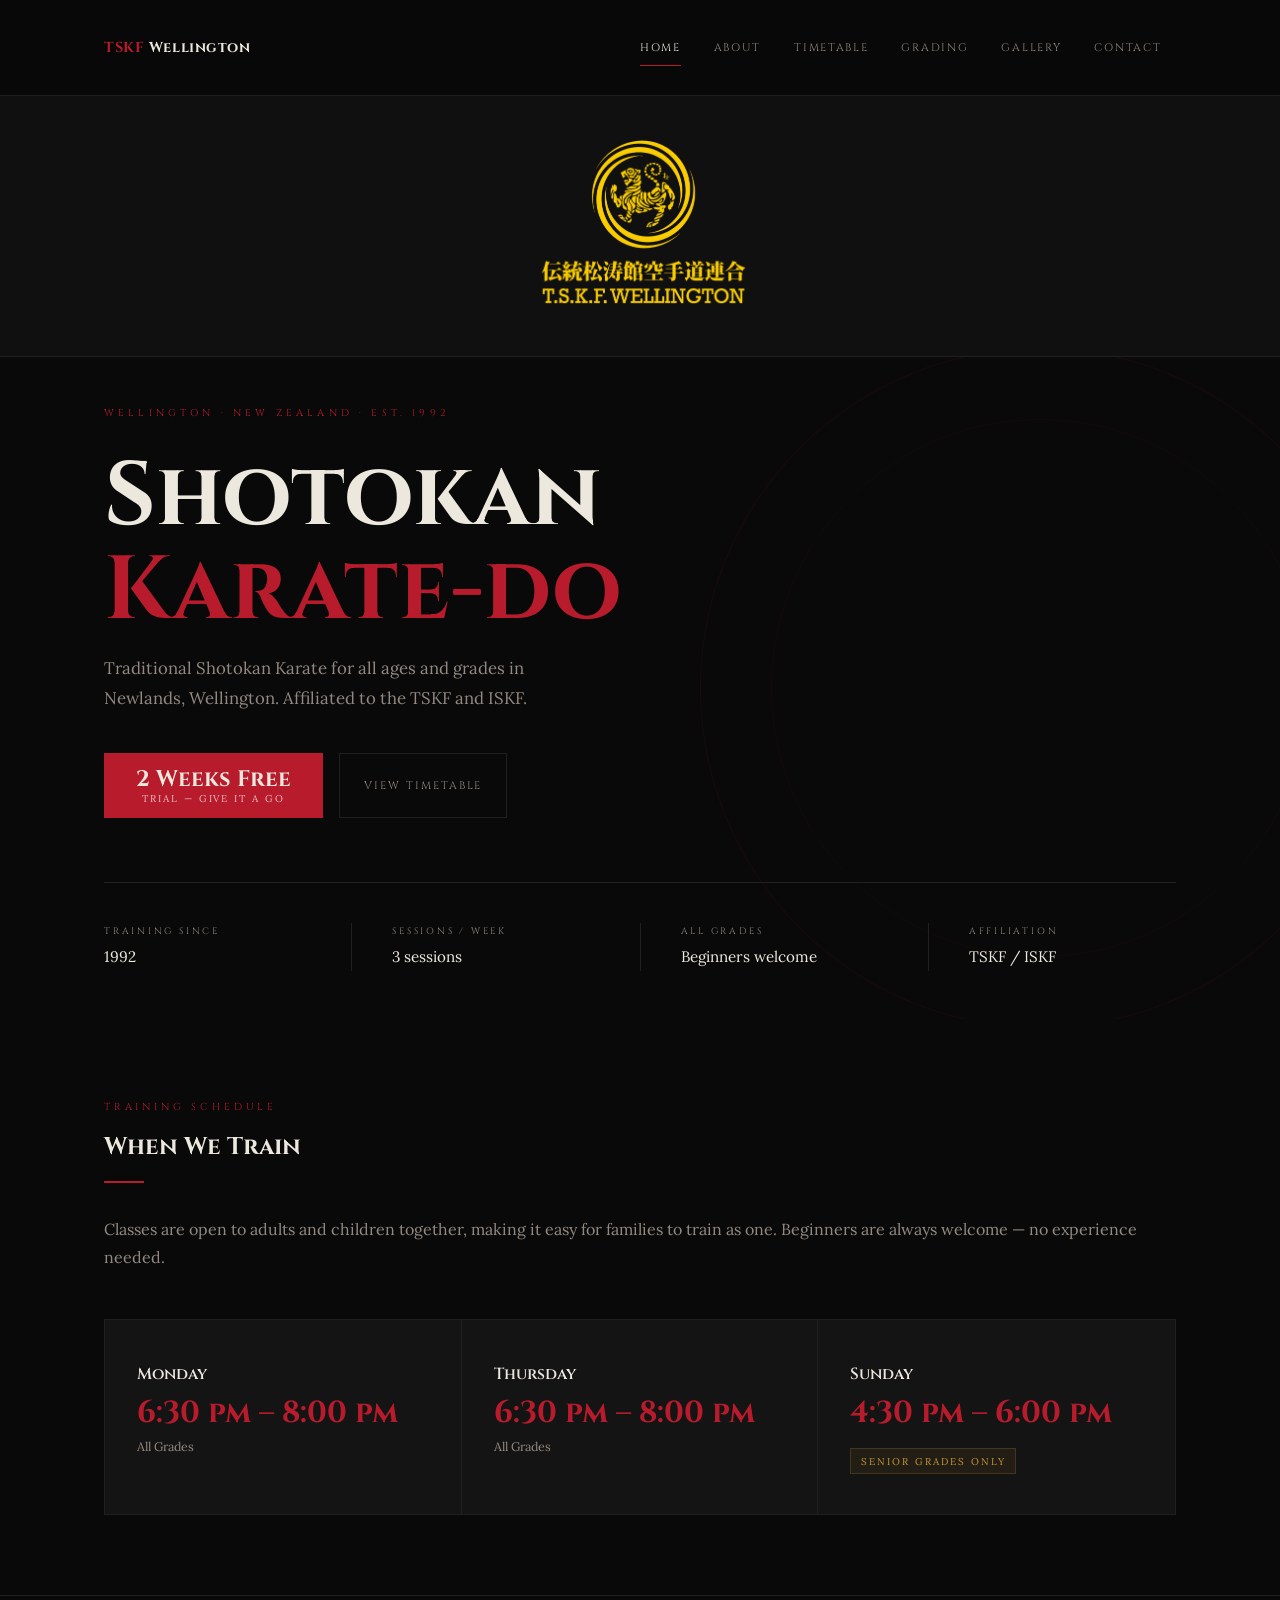
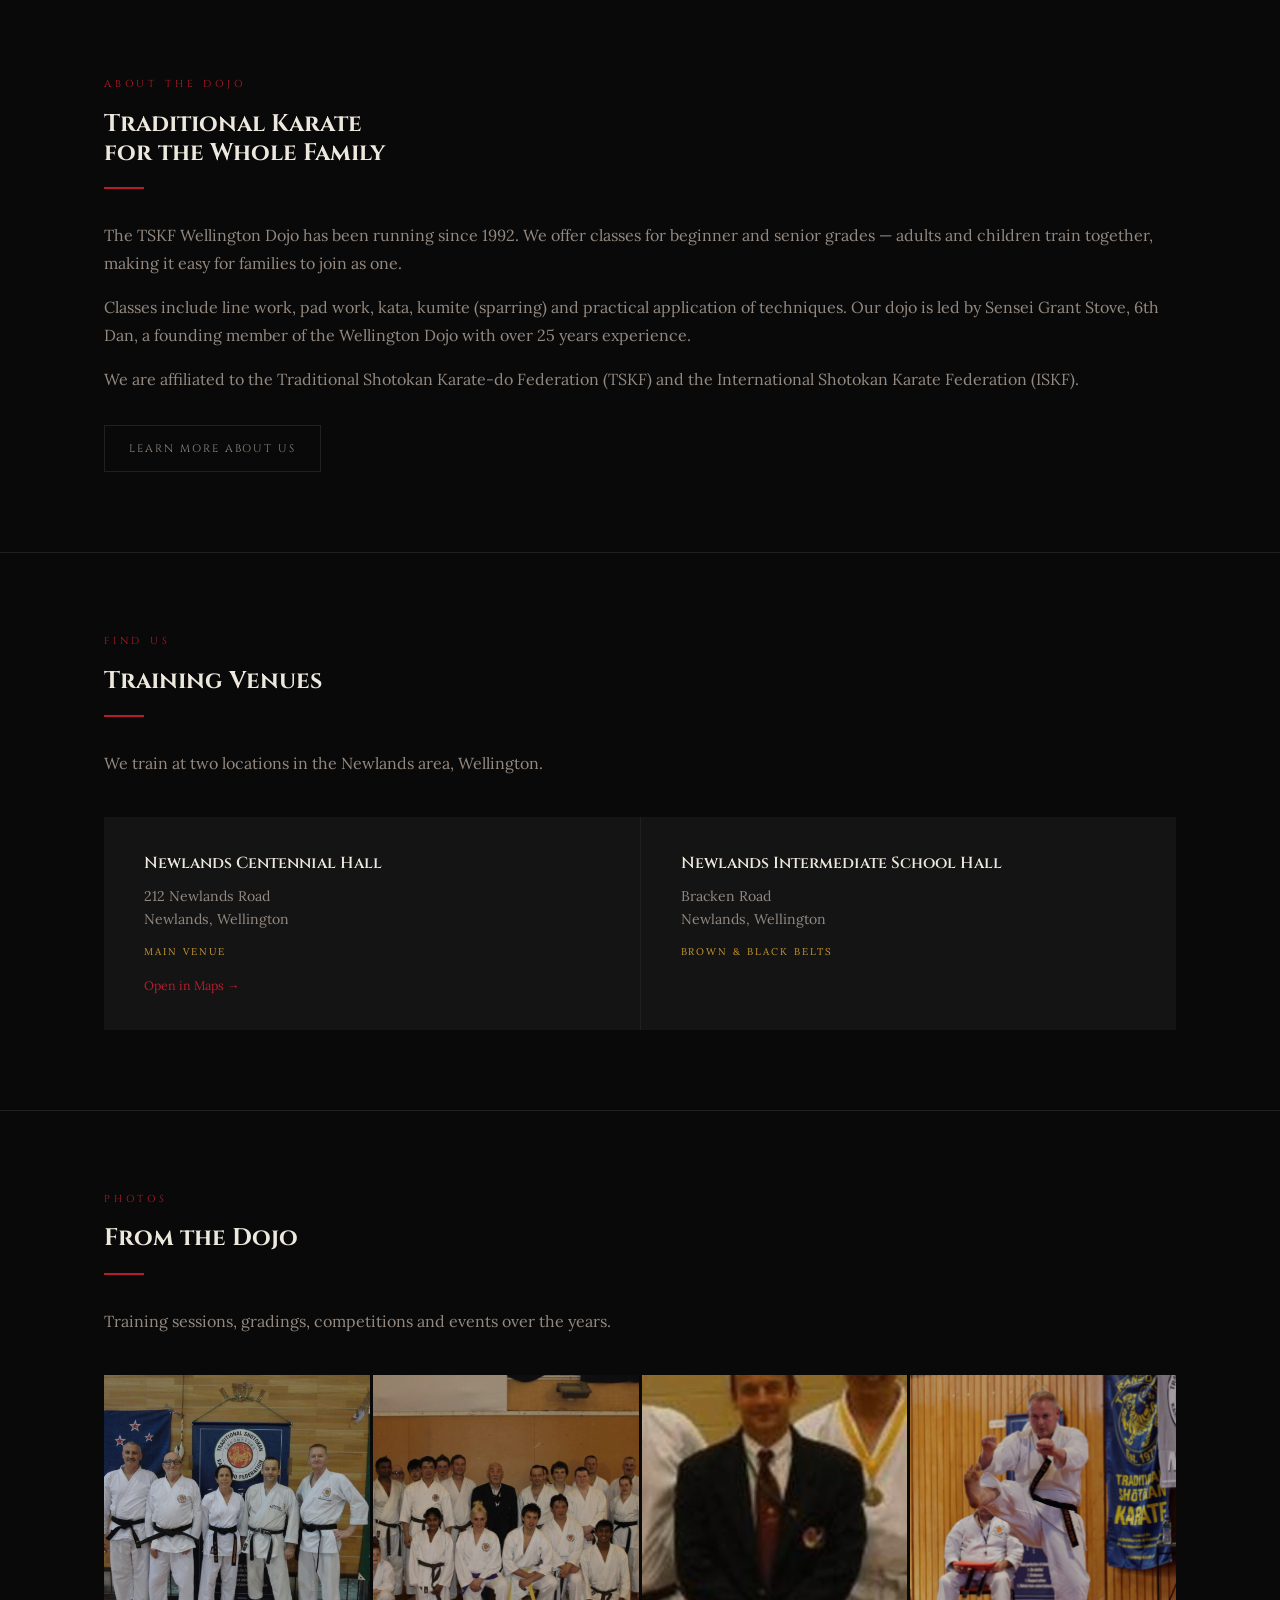
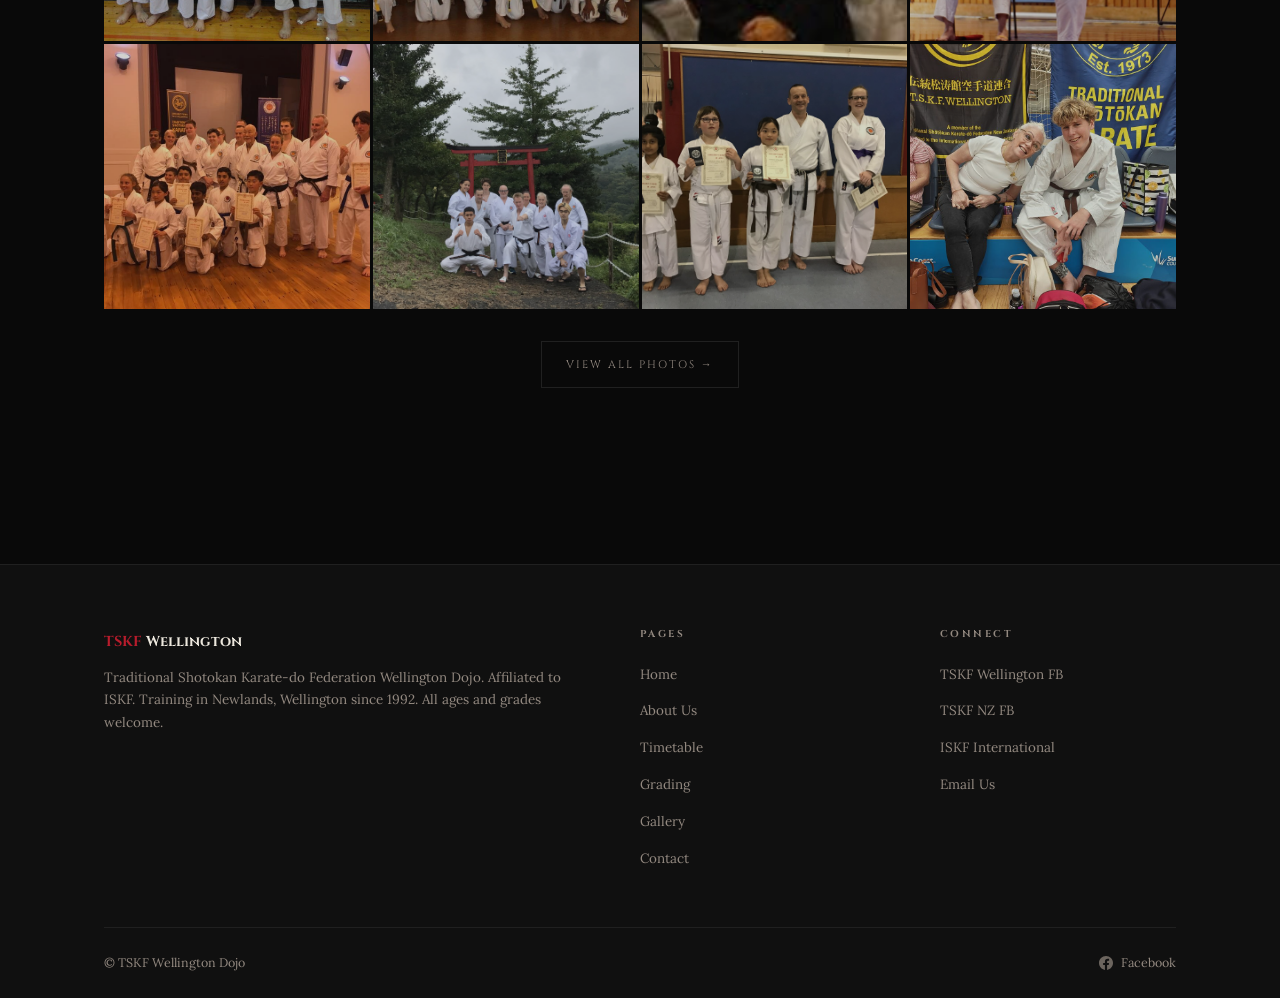
==== commit 03473e88: "gallery fixed" ====
--- a/index.html
+++ b/index.html
@@ -225,14 +225,14 @@
     <p>Training sessions, gradings, competitions and events over the years.</p>
 
         <div class="gallery-preview">
-      <div class="gallery-preview-item"><img src="images/001.jpg" alt="TSKF Wellington Shotokan Karate training session" loading="lazy"></div>
-      <div class="gallery-preview-item"><img src="images/002.jpg" alt="TSKF Wellington dojo training" loading="lazy"></div>
-      <div class="gallery-preview-item"><img src="images/sensei-grant.jpg" alt="Sensei Grant Stove, head instructor TSKF Wellington" loading="lazy"></div>
-      <div class="gallery-preview-item"><img src="images/004.jpg" alt="TSKF Wellington karate students practising" loading="lazy"></div>
-      <div class="gallery-preview-item"><img src="images/005.jpg" alt="TSKF Wellington dojo class" loading="lazy"></div>
-      <div class="gallery-preview-item"><img src="images/006.jpg" alt="TSKF Wellington karate kata practice" loading="lazy"></div>
-      <div class="gallery-preview-item"><img src="images/007.jpg" alt="TSKF Wellington Shotokan Karate" loading="lazy"></div>
-      <div class="gallery-preview-item"><img src="images/008.jpg" alt="TSKF Wellington dojo grading or competition" loading="lazy"></div>
+      <div class="gallery-preview-item"><img src="images/2010%20-%20Japan%20Gasshuku%20with%20Wgtn%20students%20%26%20shihan%201.jpg" alt="TSKF Wellington students at Japan Gasshuku training camp" loading="lazy"></div>
+      <div class="gallery-preview-item"><img src="images/2012%20-%20Takahashi%20Shihan%20%40%20Wgtn%20Dojo.jpg" alt="Takahashi Shihan teaching at the TSKF Wellington dojo" loading="lazy"></div>
+      <div class="gallery-preview-item"><img src="images/Profile%20-%20Sensei%20Grant.jpg" alt="Sensei Grant Stove, head instructor TSKF Wellington" loading="lazy"></div>
+      <div class="gallery-preview-item"><img src="images/2013%20-%20Cam%20Wgtn%20Student%20competing%20Kata%20in%20Turangi.jpg" alt="TSKF Wellington student competing in kata at Turangi" loading="lazy"></div>
+      <div class="gallery-preview-item"><img src="images/2015%20-%20Takahashi%20Shihan%20%40%20Khandallah%20Hall%20grading.jpg" alt="Takahashi Shihan at a TSKF Wellington grading" loading="lazy"></div>
+      <div class="gallery-preview-item"><img src="images/2017%20-%20Willis%20Shihan%20%26%20TSKF%20NZ%20Students%20%40%20Hakone%20Japan.jpg" alt="Willis Shihan and TSKF NZ students in Hakone, Japan" loading="lazy"></div>
+      <div class="gallery-preview-item"><img src="images/2018%20-%20Wgtn%20Students%20%40%20Kyu%20grading.jpg" alt="TSKF Wellington students at a kyu grading" loading="lazy"></div>
+      <div class="gallery-preview-item"><img src="images/2026%20-%20Jude%20%26%20Rio%20%40%20Caloundra%20TSKF%20Australia%20seminar%20%26%20Mrs%20Willis.jpg" alt="TSKF Wellington members at the Caloundra seminar in Australia" loading="lazy"></div>
     </div>
     </div>
 
--- a/css/style.css
+++ b/css/style.css
@@ -112,7 +112,7 @@
 }
 .hero-bg {
   position: absolute; inset: 0;
-  background-image: url('images/004.jpg');
+  background-image: url('images/2022%20-%20Turangi%20Seminar%20for%20TSKF%20NZ%20Tshirts.jpg');
   background-size: cover; background-position: center 35%;
   opacity: 0.15;
 }
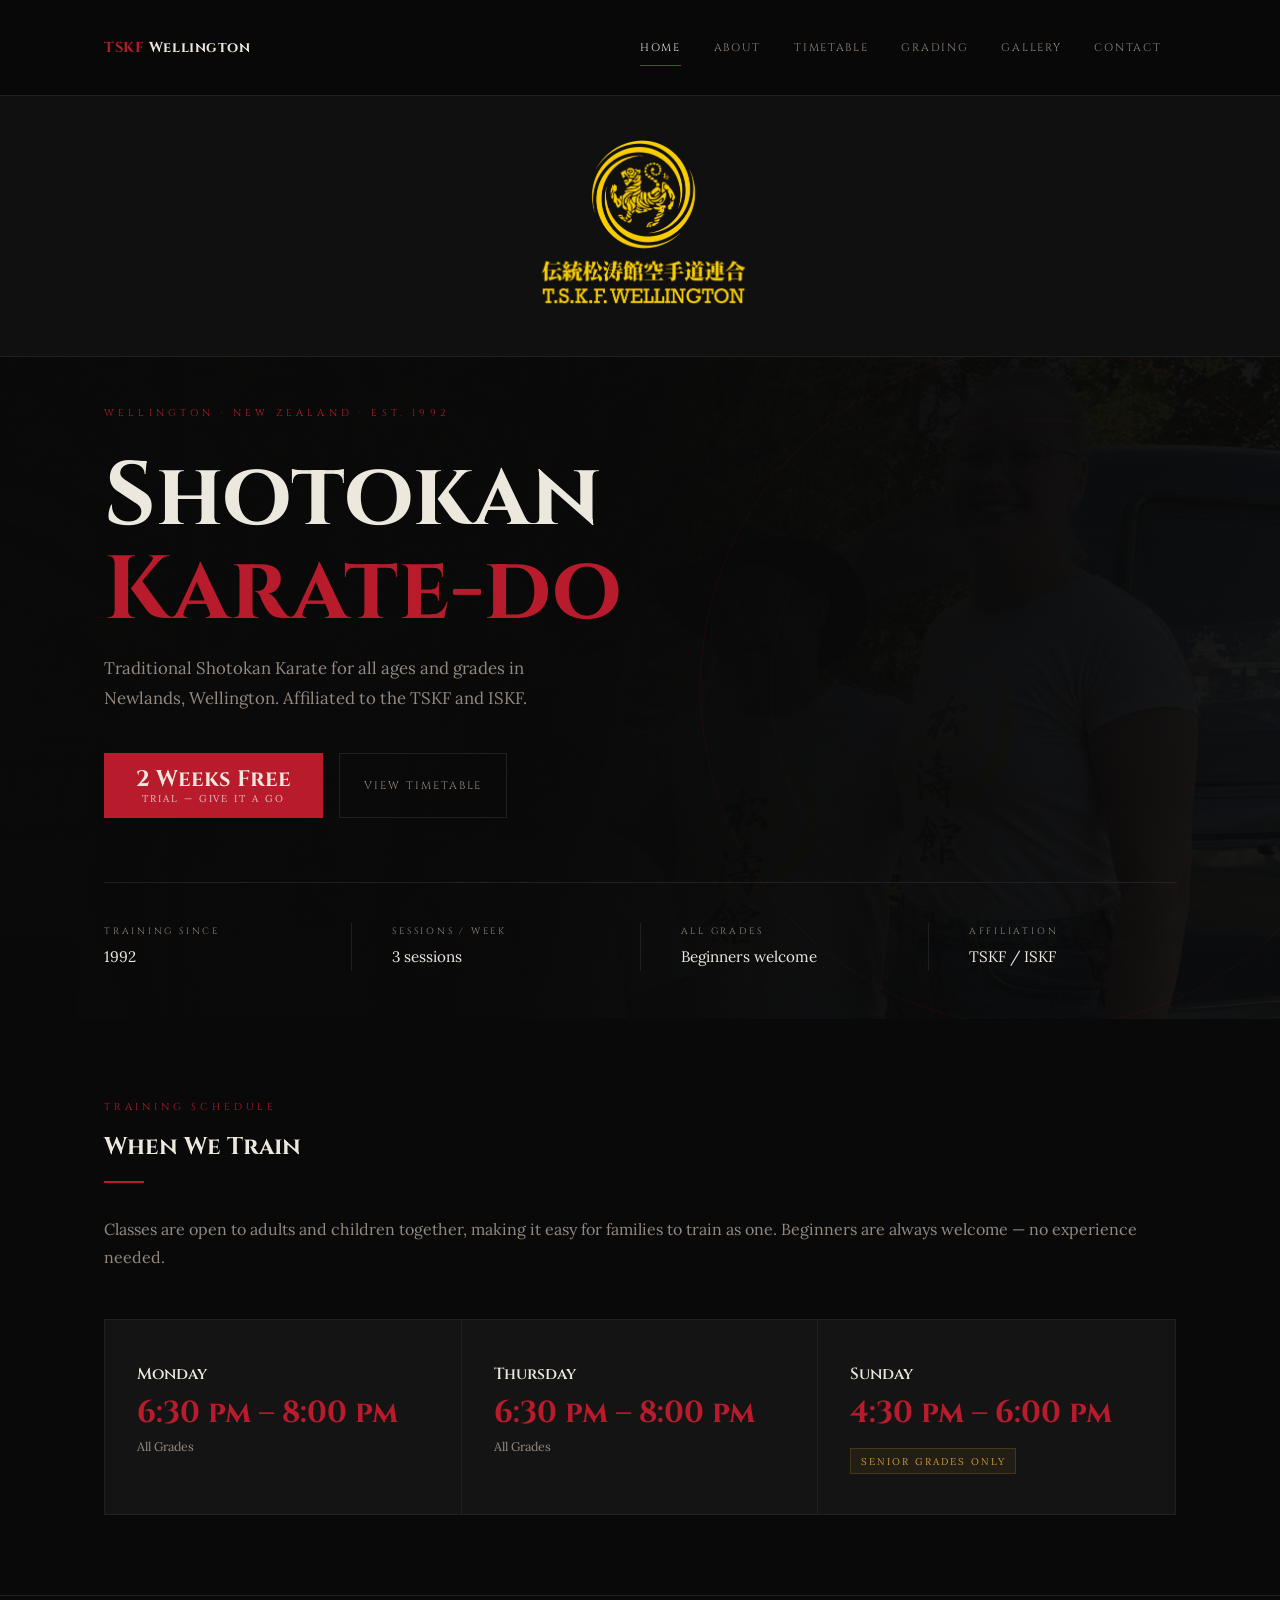
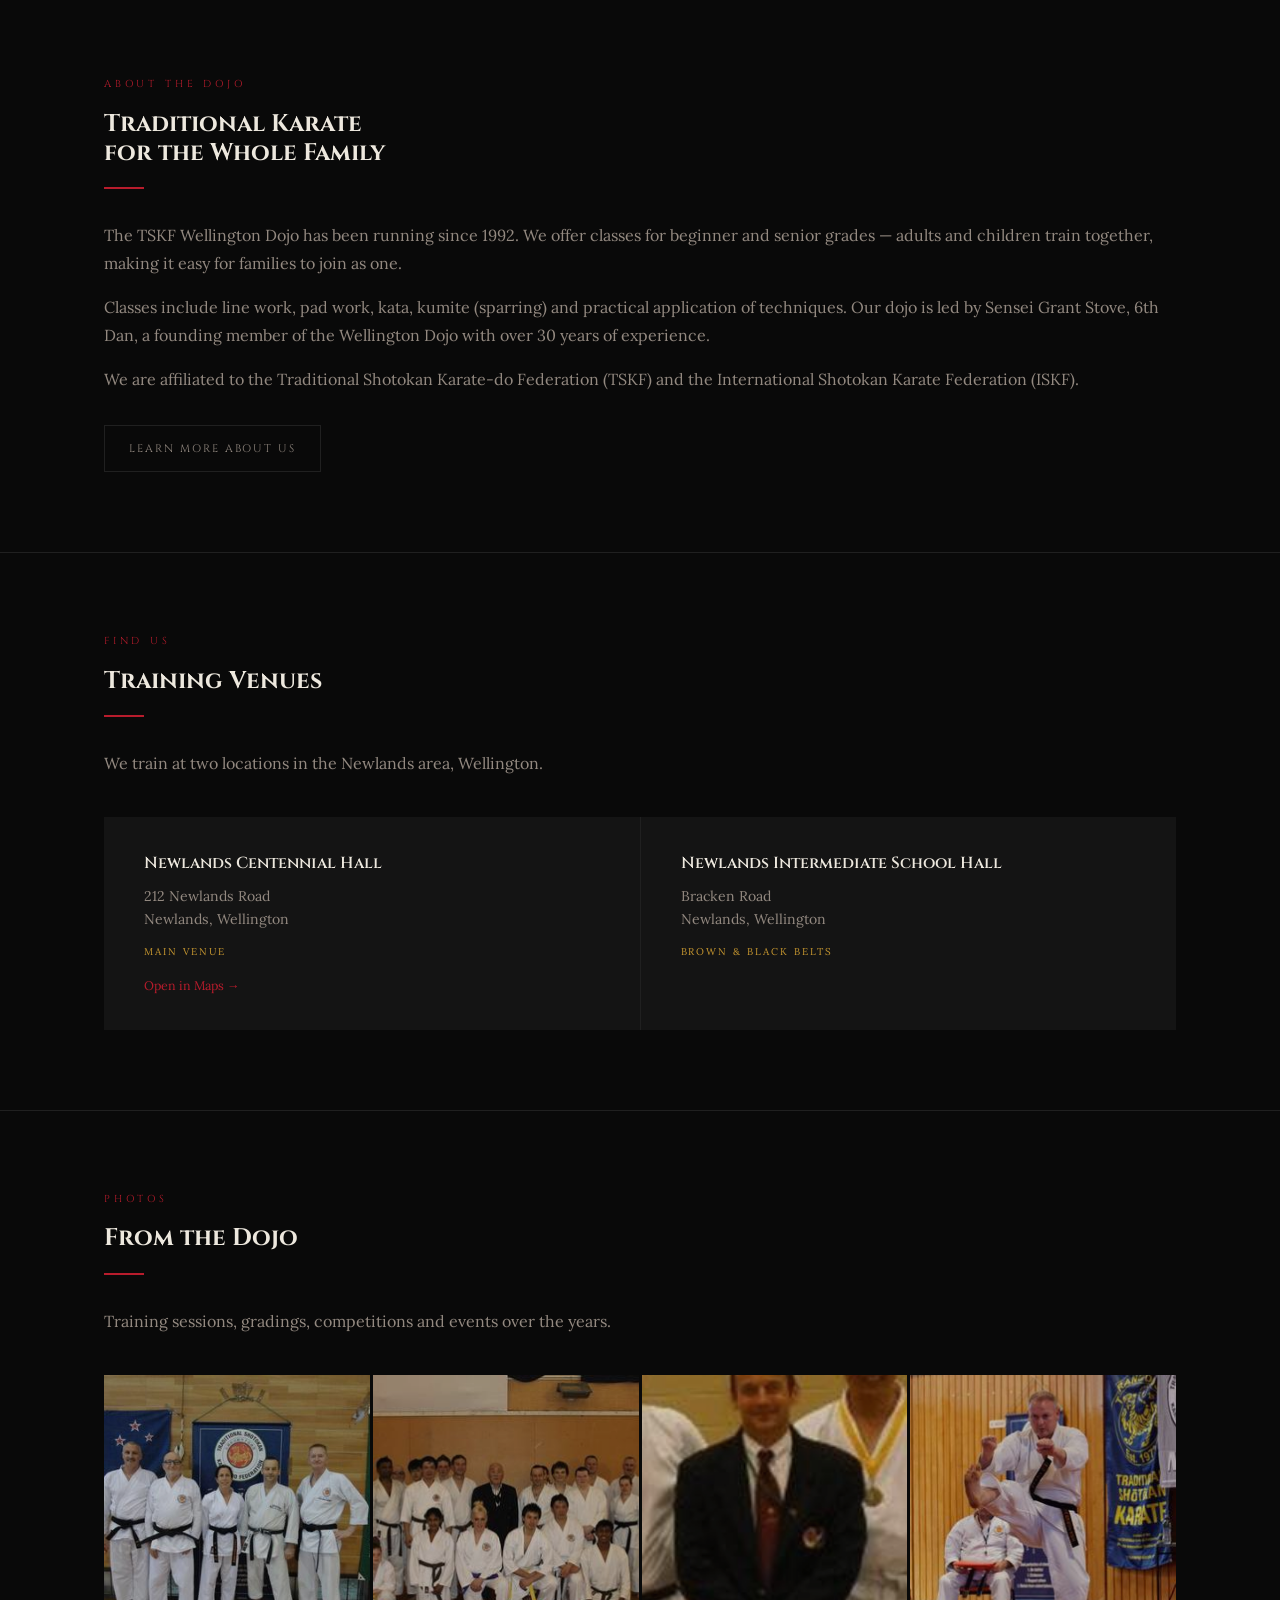
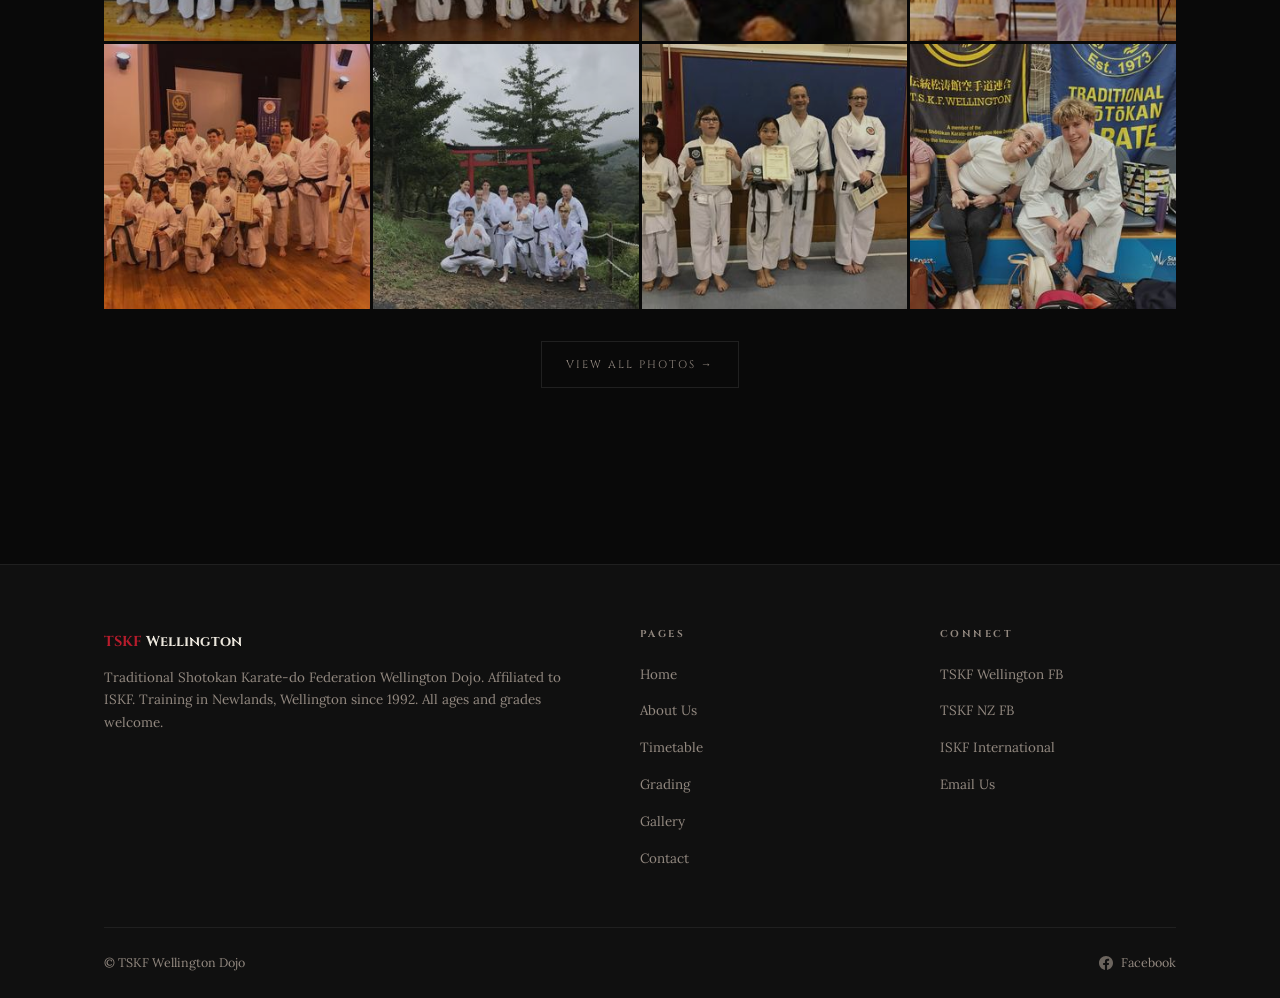
==== commit 92a7d395: "fix phone links and hero image, add gallery thumbnails and alt text - contact: tel links now match d" ====
--- a/index.html
+++ b/index.html
@@ -28,6 +28,9 @@
   <meta name="twitter:description" content="Traditional Shotokan Karate-do Federation Wellington Dojo. Affiliated to ISKF. Training in Newlands, Wellington since 1992.">
   <meta name="twitter:image" content="https://tskfwellington.club/og-image.jpg">
 
+  <link rel="preconnect" href="https://fonts.googleapis.com">
+  <link rel="preconnect" href="https://fonts.gstatic.com" crossorigin>
+  <link rel="stylesheet" href="https://fonts.googleapis.com/css2?family=Cinzel:wght@400;600;700&family=Lora:ital,wght@0,400;0,600;1,400&display=swap">
   <link rel="stylesheet" href="css/style.css">
 
   <!-- LocalBusiness structured data -->
@@ -186,7 +189,7 @@
     <h2>Traditional Karate<br>for the Whole Family</h2>
     <div class="rule"></div>
     <p>The TSKF Wellington Dojo has been running since 1992. We offer classes for beginner and senior grades — adults and children train together, making it easy for families to join as one.</p>
-    <p style="margin-top:1rem;">Classes include line work, pad work, kata, kumite (sparring) and practical application of techniques. Our dojo is led by Sensei Grant Stove, 6th Dan, a founding member of the Wellington Dojo with over 25 years experience.</p>
+    <p style="margin-top:1rem;">Classes include line work, pad work, kata, kumite (sparring) and practical application of techniques. Our dojo is led by Sensei Grant Stove, 6th Dan, a founding member of the Wellington Dojo with over 30 years of experience.</p>
     <p style="margin-top:1rem;">We are affiliated to the Traditional Shotokan Karate-do Federation (TSKF) and the International Shotokan Karate Federation (ISKF).</p>
     <a href="about.html" class="btn-outline" style="margin-top:2rem;display:inline-flex;">Learn More About Us</a>
   </div>
@@ -225,15 +228,14 @@
     <p>Training sessions, gradings, competitions and events over the years.</p>
 
         <div class="gallery-preview">
-      <div class="gallery-preview-item"><img src="images/2010%20-%20Japan%20Gasshuku%20with%20Wgtn%20students%20%26%20shihan%201.jpg" alt="TSKF Wellington students at Japan Gasshuku training camp" loading="lazy"></div>
-      <div class="gallery-preview-item"><img src="images/2012%20-%20Takahashi%20Shihan%20%40%20Wgtn%20Dojo.jpg" alt="Takahashi Shihan teaching at the TSKF Wellington dojo" loading="lazy"></div>
+      <div class="gallery-preview-item"><img src="images/thumbs/2010%20-%20Japan%20Gasshuku%20with%20Wgtn%20students%20%26%20shihan%201.jpg" alt="TSKF Wellington students at Japan Gasshuku training camp" loading="lazy"></div>
+      <div class="gallery-preview-item"><img src="images/thumbs/2012%20-%20Takahashi%20Shihan%20%40%20Wgtn%20Dojo.jpg" alt="Takahashi Shihan teaching at the TSKF Wellington dojo" loading="lazy"></div>
       <div class="gallery-preview-item"><img src="images/Profile%20-%20Sensei%20Grant.jpg" alt="Sensei Grant Stove, head instructor TSKF Wellington" loading="lazy"></div>
-      <div class="gallery-preview-item"><img src="images/2013%20-%20Cam%20Wgtn%20Student%20competing%20Kata%20in%20Turangi.jpg" alt="TSKF Wellington student competing in kata at Turangi" loading="lazy"></div>
-      <div class="gallery-preview-item"><img src="images/2015%20-%20Takahashi%20Shihan%20%40%20Khandallah%20Hall%20grading.jpg" alt="Takahashi Shihan at a TSKF Wellington grading" loading="lazy"></div>
-      <div class="gallery-preview-item"><img src="images/2017%20-%20Willis%20Shihan%20%26%20TSKF%20NZ%20Students%20%40%20Hakone%20Japan.jpg" alt="Willis Shihan and TSKF NZ students in Hakone, Japan" loading="lazy"></div>
-      <div class="gallery-preview-item"><img src="images/2018%20-%20Wgtn%20Students%20%40%20Kyu%20grading.jpg" alt="TSKF Wellington students at a kyu grading" loading="lazy"></div>
-      <div class="gallery-preview-item"><img src="images/2026%20-%20Jude%20%26%20Rio%20%40%20Caloundra%20TSKF%20Australia%20seminar%20%26%20Mrs%20Willis.jpg" alt="TSKF Wellington members at the Caloundra seminar in Australia" loading="lazy"></div>
-    </div>
+      <div class="gallery-preview-item"><img src="images/thumbs/2013%20-%20Cam%20Wgtn%20Student%20competing%20Kata%20in%20Turangi.jpg" alt="TSKF Wellington student competing in kata at Turangi" loading="lazy"></div>
+      <div class="gallery-preview-item"><img src="images/thumbs/2015%20-%20Takahashi%20Shihan%20%40%20Khandallah%20Hall%20grading.jpg" alt="Takahashi Shihan at a TSKF Wellington grading" loading="lazy"></div>
+      <div class="gallery-preview-item"><img src="images/thumbs/2017%20-%20Willis%20Shihan%20%26%20TSKF%20NZ%20Students%20%40%20Hakone%20Japan.jpg" alt="Willis Shihan and TSKF NZ students in Hakone, Japan" loading="lazy"></div>
+      <div class="gallery-preview-item"><img src="images/thumbs/2018%20-%20Wgtn%20Students%20%40%20Kyu%20grading.jpg" alt="TSKF Wellington students at a kyu grading" loading="lazy"></div>
+      <div class="gallery-preview-item"><img src="images/thumbs/2026%20-%20Jude%20%26%20Rio%20%40%20Caloundra%20TSKF%20Australia%20seminar%20%26%20Mrs%20Willis.jpg" alt="TSKF Wellington members at the Caloundra seminar in Australia" loading="lazy"></div>
     </div>
 
     <div style="margin-top:2rem;text-align:center;">
--- a/css/style.css
+++ b/css/style.css
@@ -3,7 +3,7 @@
    Traditional Shotokan Karate-do Federation Wellington Dojo
    ============================================================ */
 
-@import url('https://fonts.googleapis.com/css2?family=Cinzel:wght@400;600;700&family=Lora:ital,wght@0,400;0,600;1,400&display=swap');
+/* Fonts (Cinzel, Lora) are loaded by a <link> in each page head. */
 
 /* === Reset === */
 *, *::before, *::after { box-sizing: border-box; margin: 0; padding: 0; }
@@ -112,7 +112,7 @@
 }
 .hero-bg {
   position: absolute; inset: 0;
-  background-image: url('images/2022%20-%20Turangi%20Seminar%20for%20TSKF%20NZ%20Tshirts.jpg');
+  background-image: url('../images/2022%20-%20Turangi%20Seminar%20for%20TSKF%20NZ%20Tshirts.jpg');
   background-size: cover; background-position: center 35%;
   opacity: 0.15;
 }
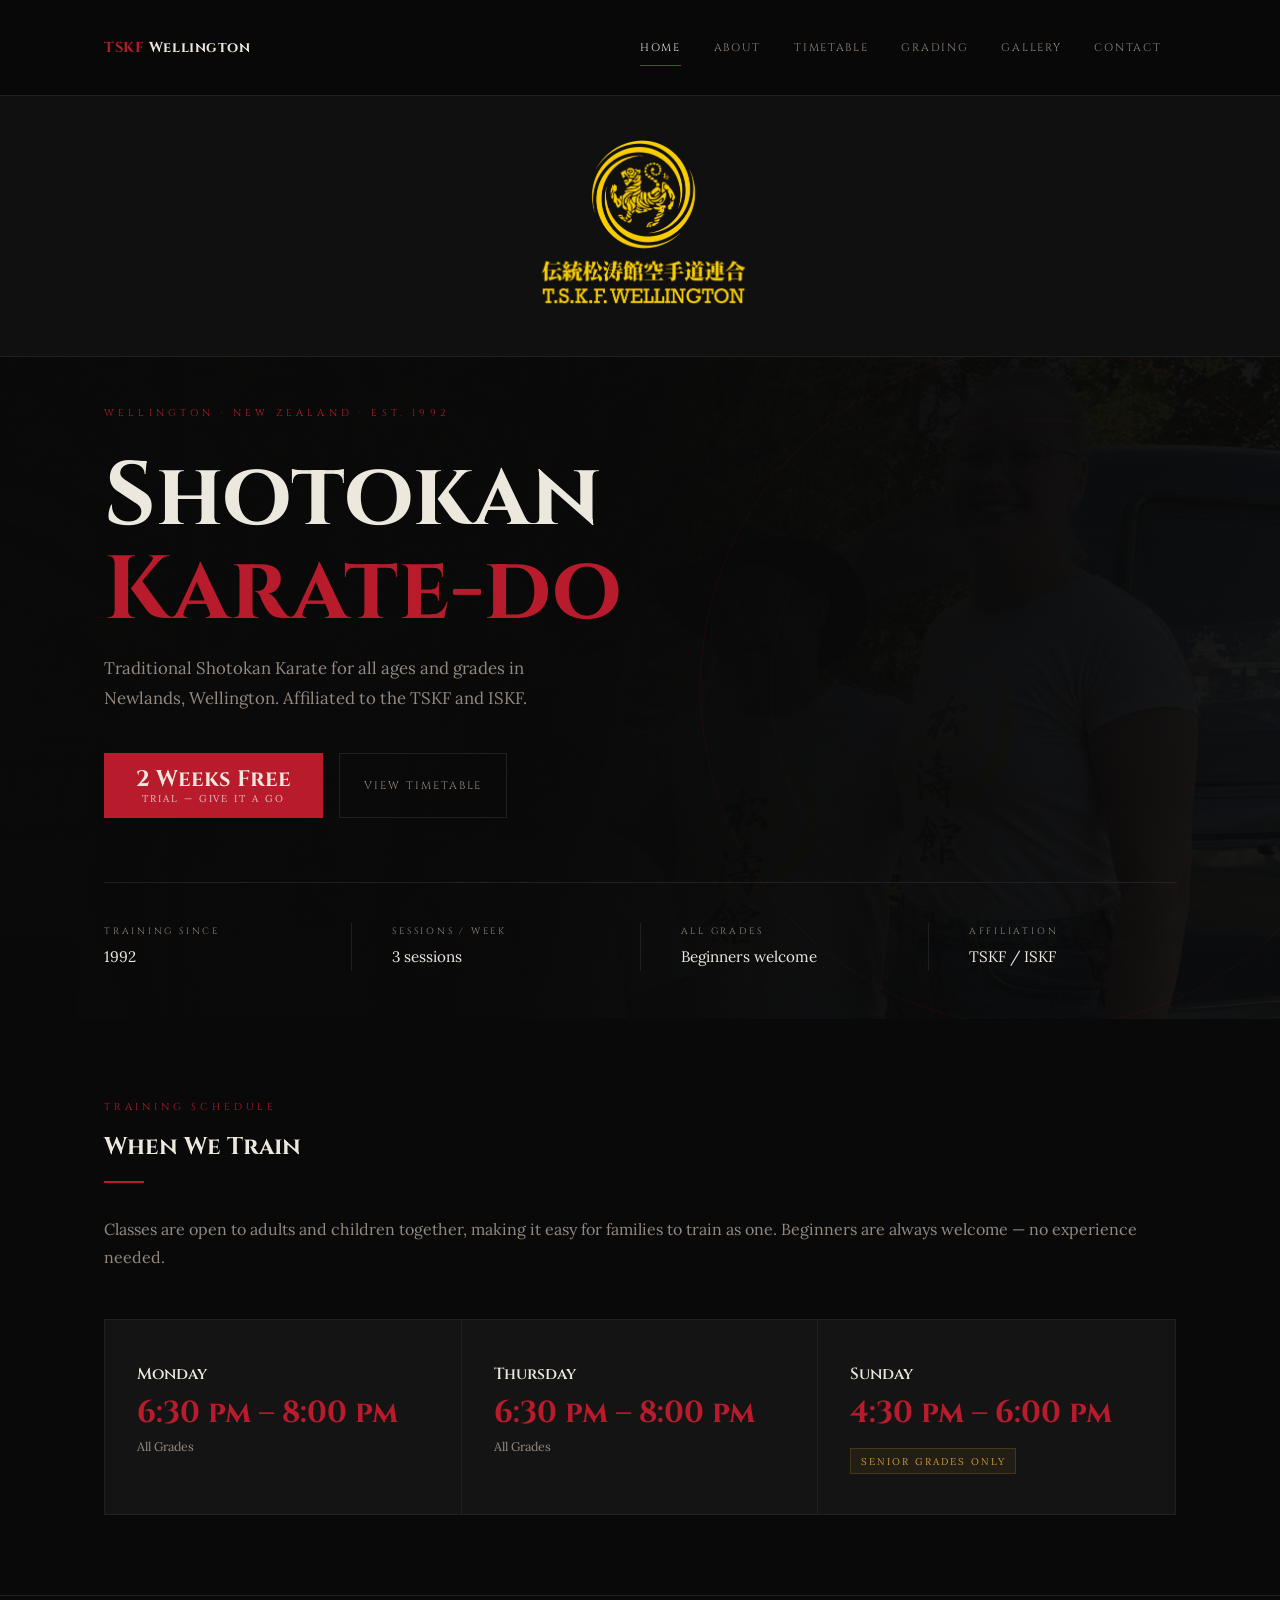
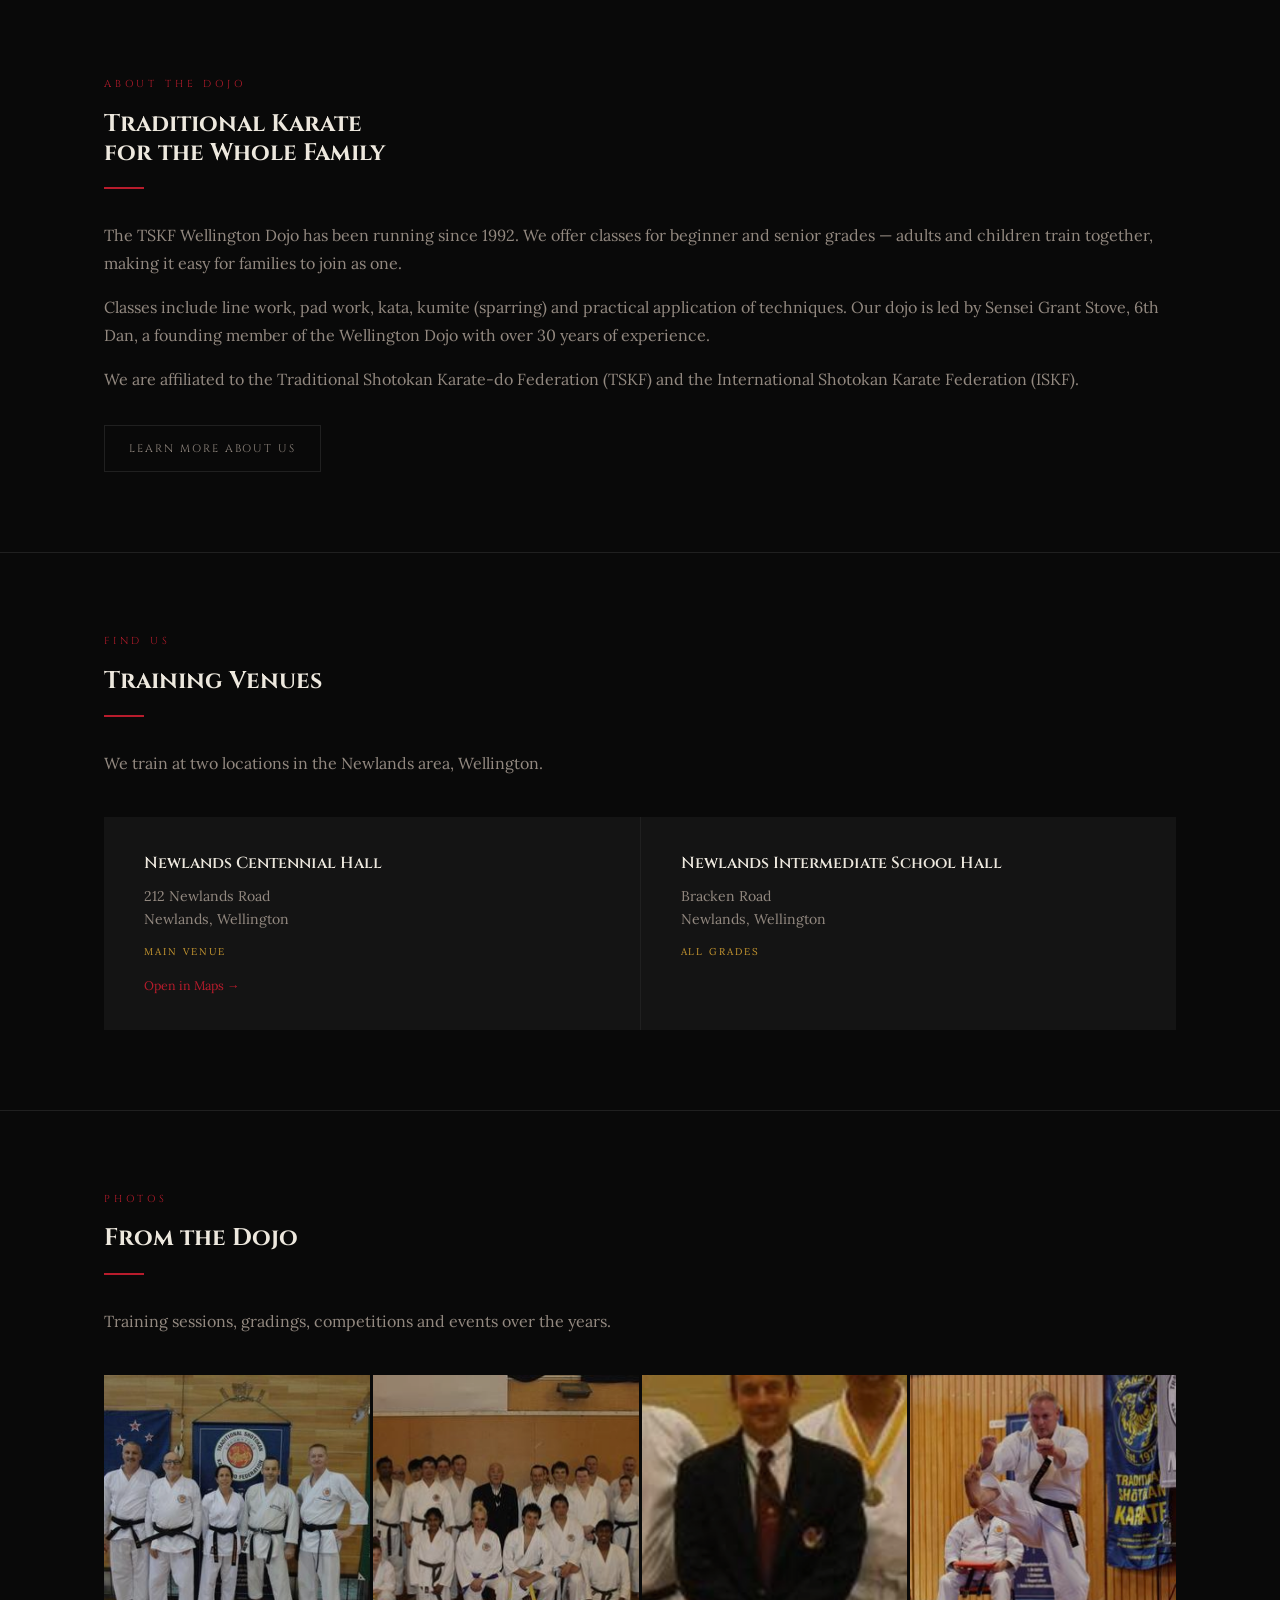
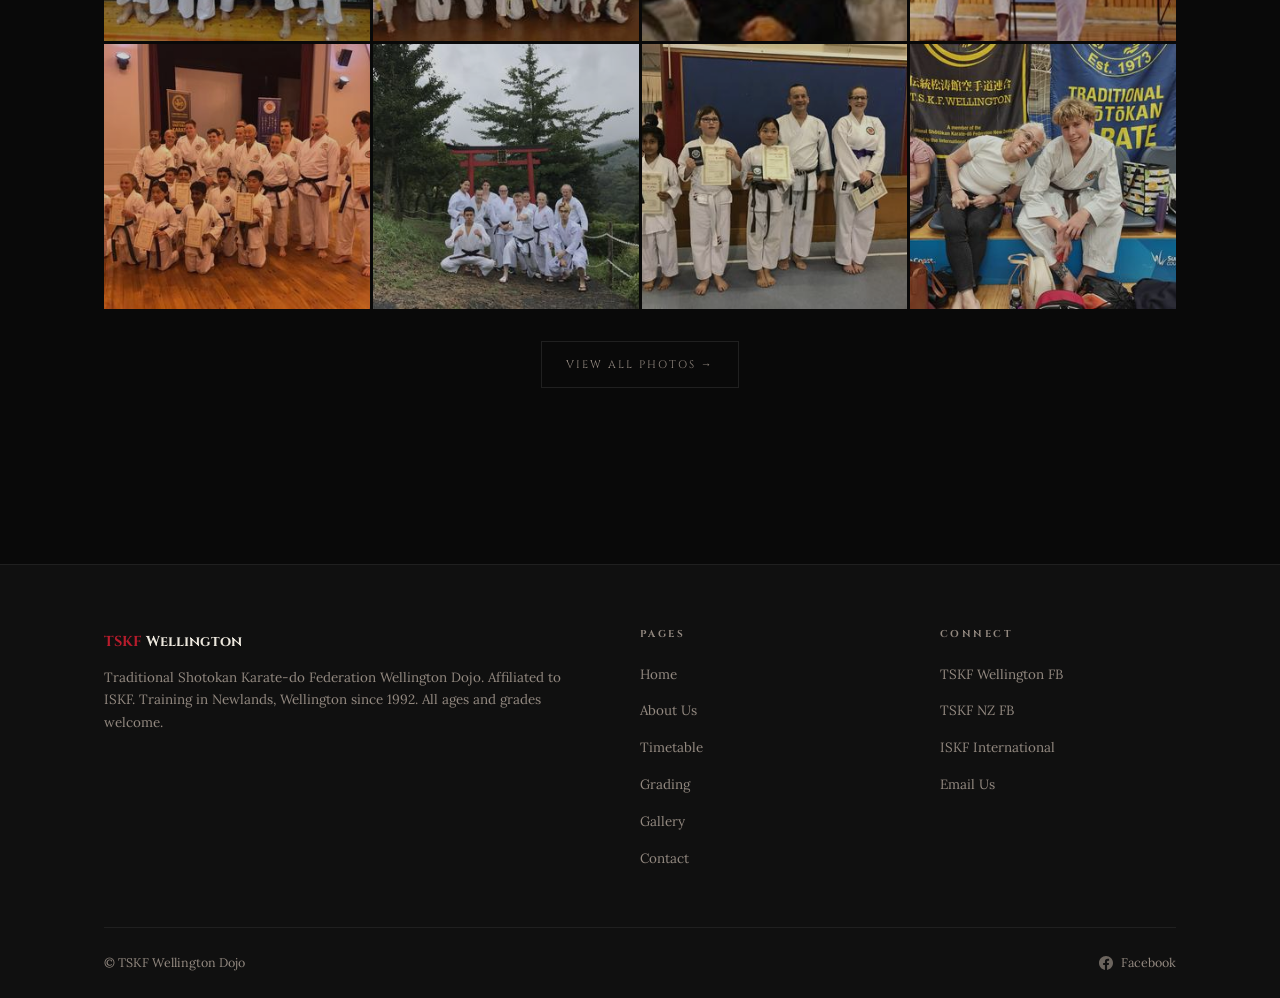
==== commit eeaa20d9: "Newlands Intermediate venue: all grades Co-Authored-By: Claude Opus 5.5 <noreply@anthropic.com>" ====
--- a/index.html
+++ b/index.html
@@ -213,7 +213,7 @@
       <div class="venue-card">
         <p class="venue-name">Newlands Intermediate School Hall</p>
         <p class="venue-addr">Bracken Road<br>Newlands, Wellington</p>
-        <span class="venue-tag">Brown &amp; Black Belts</span>
+        <span class="venue-tag">All Grades</span>
       </div>
     </div>
   </div>
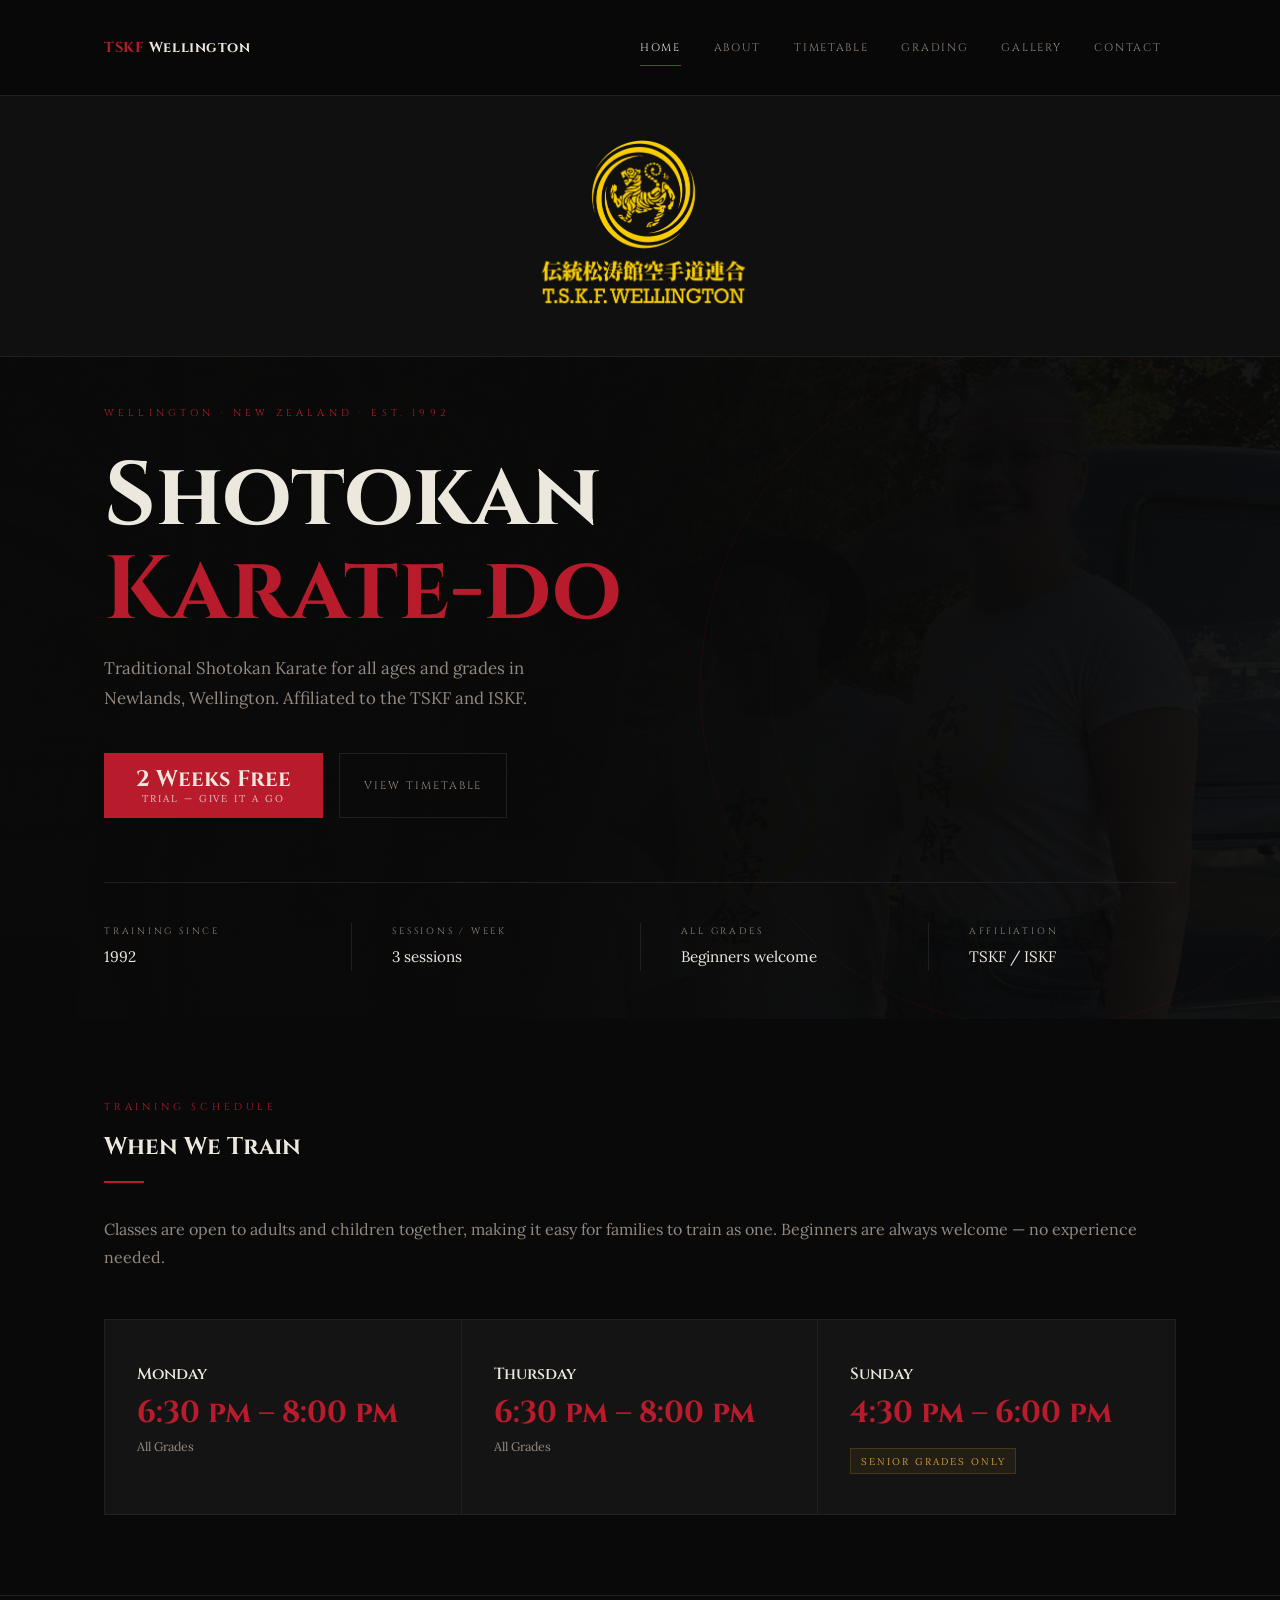
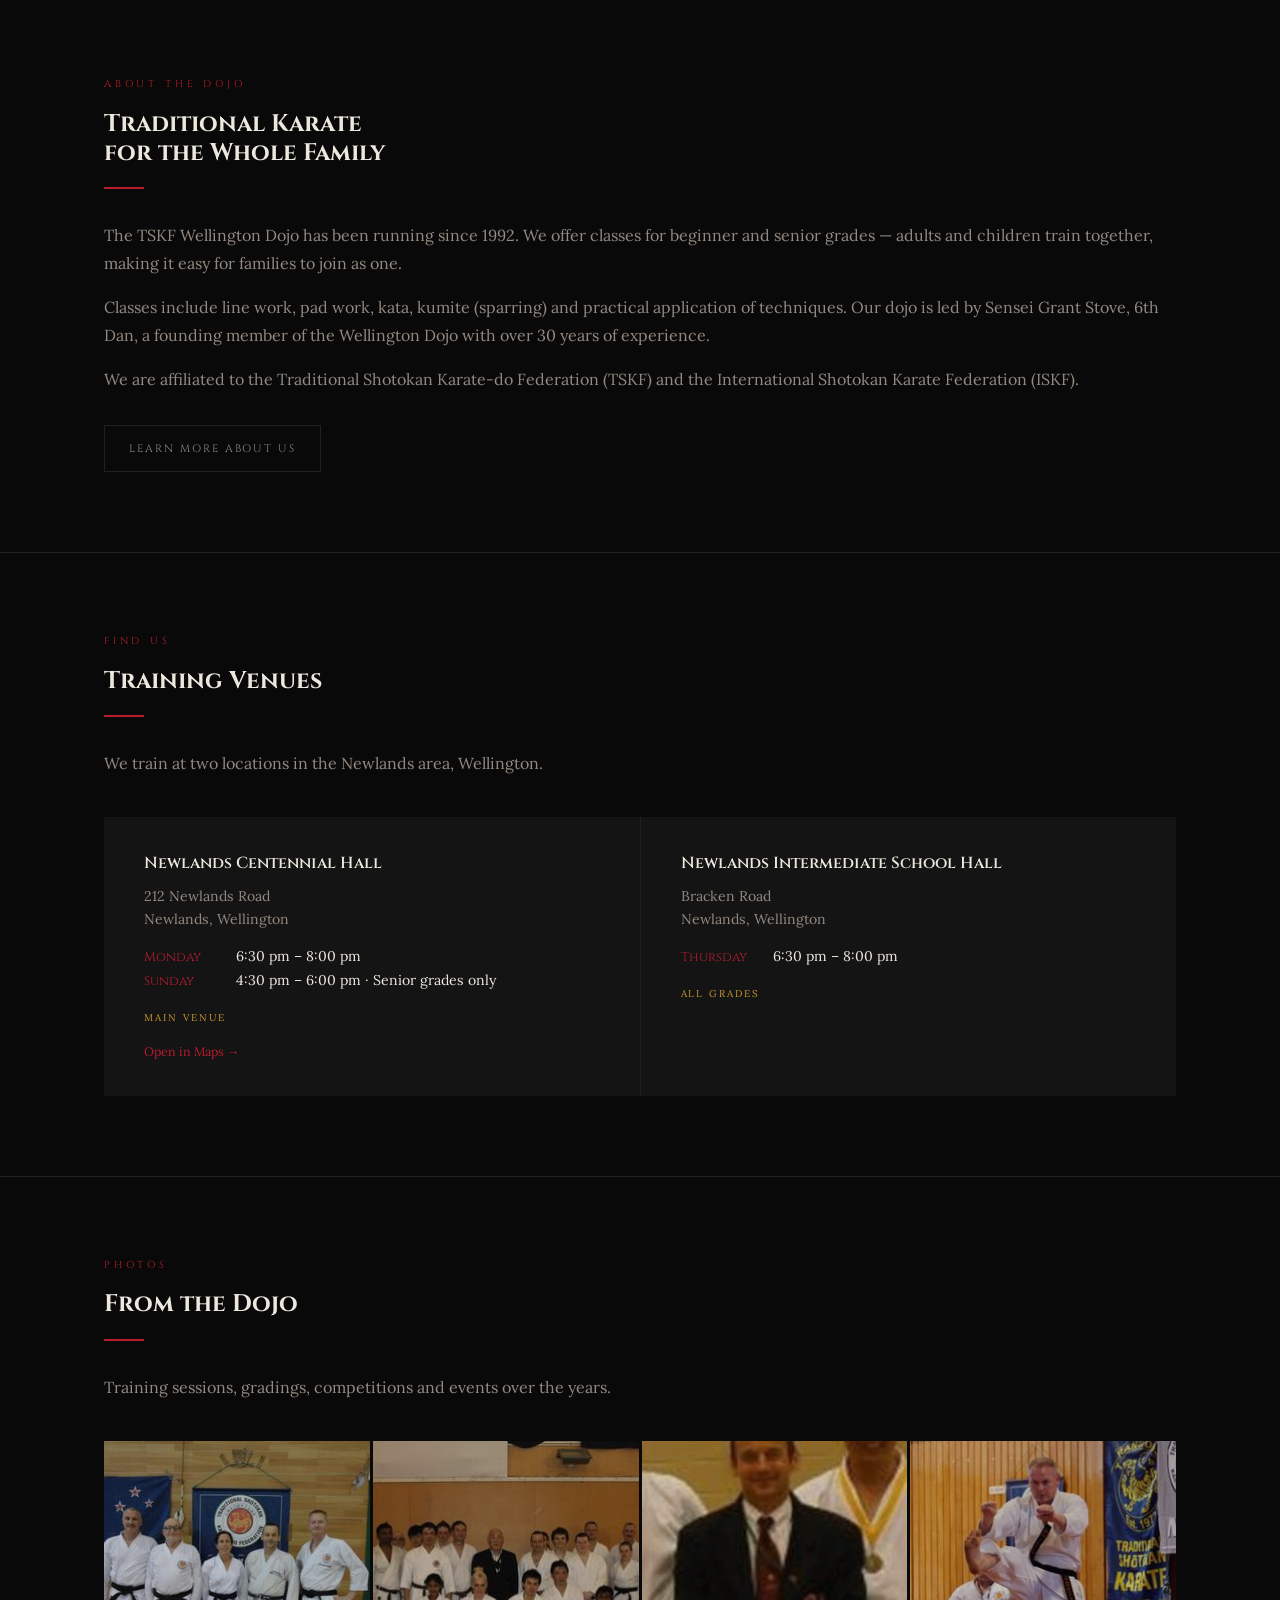
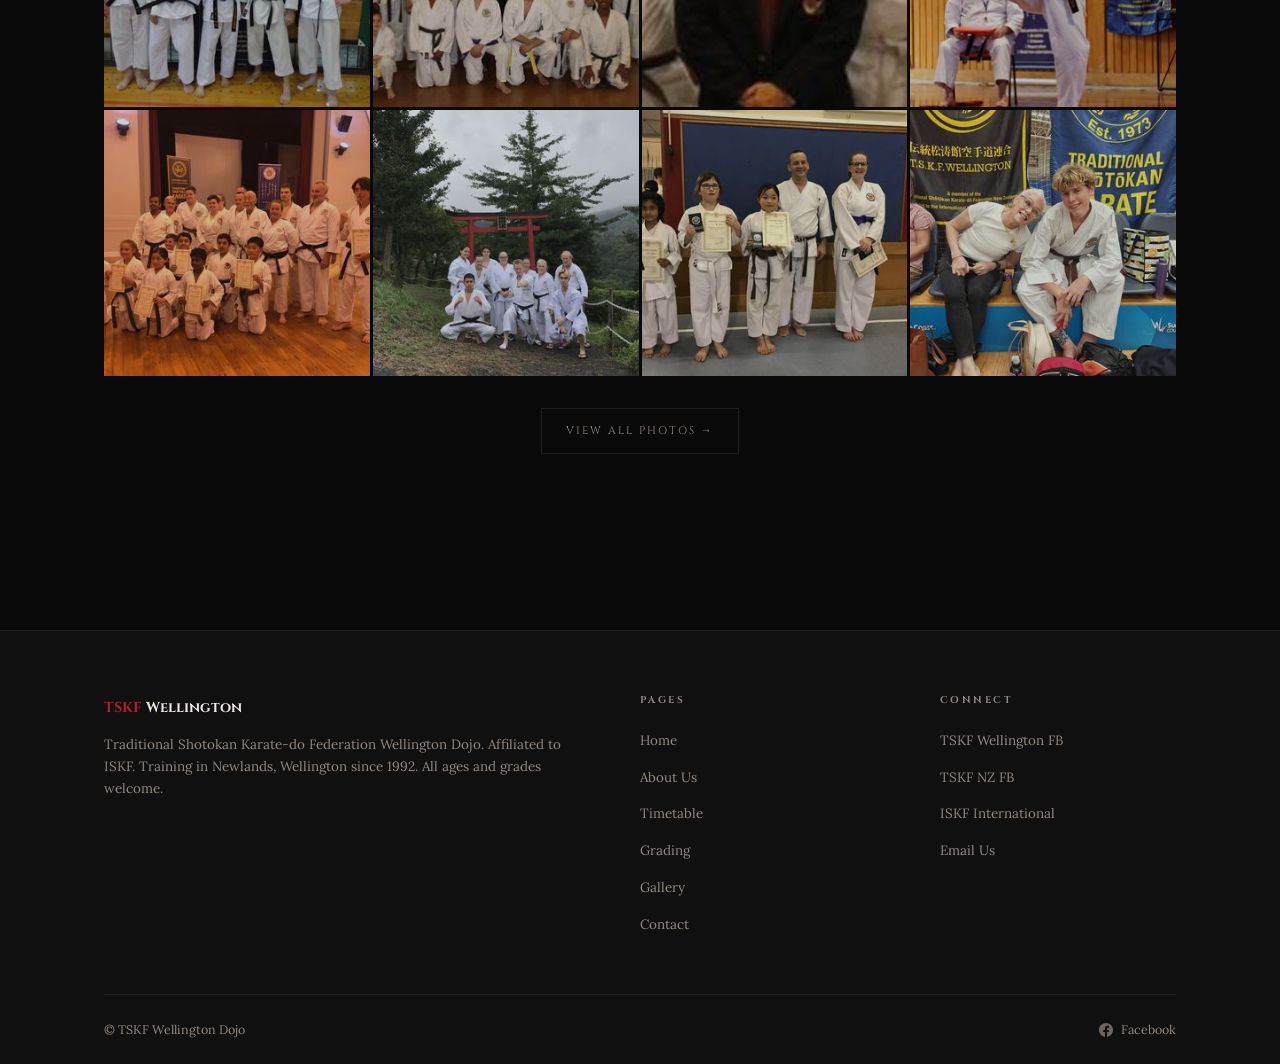
==== commit eb965261: "show session times on each venue card Co-Authored-By: Claude Opus 5.5 <noreply@anthropic.com>" ====
--- a/index.html
+++ b/index.html
@@ -207,12 +207,19 @@
       <div class="venue-card">
         <p class="venue-name">Newlands Centennial Hall</p>
         <p class="venue-addr">212 Newlands Road<br>Newlands, Wellington</p>
+        <ul class="venue-times">
+          <li><span>Monday</span> 6:30 pm – 8:00 pm</li>
+          <li><span>Sunday</span> 4:30 pm – 6:00 pm · Senior grades only</li>
+        </ul>
         <span class="venue-tag">Main Venue</span><br>
         <a class="venue-map-link" href="https://maps.google.co.nz/?q=212+Newlands+Road+Newlands+Wellington" target="_blank" rel="noopener">Open in Maps →</a>
       </div>
       <div class="venue-card">
         <p class="venue-name">Newlands Intermediate School Hall</p>
         <p class="venue-addr">Bracken Road<br>Newlands, Wellington</p>
+        <ul class="venue-times">
+          <li><span>Thursday</span> 6:30 pm – 8:00 pm</li>
+        </ul>
         <span class="venue-tag">All Grades</span>
       </div>
     </div>
--- a/css/style.css
+++ b/css/style.css
@@ -225,6 +225,8 @@
 .venue-card { background: var(--bg-card); padding: 2rem 2.5rem; }
 .venue-name { font-family: 'Cinzel', serif; font-size: 1rem; font-weight: 600; color: var(--text); margin-bottom: 0.5rem; }
 .venue-addr { font-size: 0.88rem; color: var(--text-2); line-height: 1.6; }
+.venue-times { list-style: none; margin: 0.9rem 0 0.25rem; font-size: 0.88rem; color: var(--text); line-height: 1.7; }
+.venue-times span { display: inline-block; min-width: 5.5rem; font-family: 'Cinzel', serif; font-size: 0.8rem; color: var(--accent); }
 .venue-tag {
   display: inline-block; margin-top: 0.75rem;
   font-size: 0.62rem; letter-spacing: 0.2em; text-transform: uppercase;
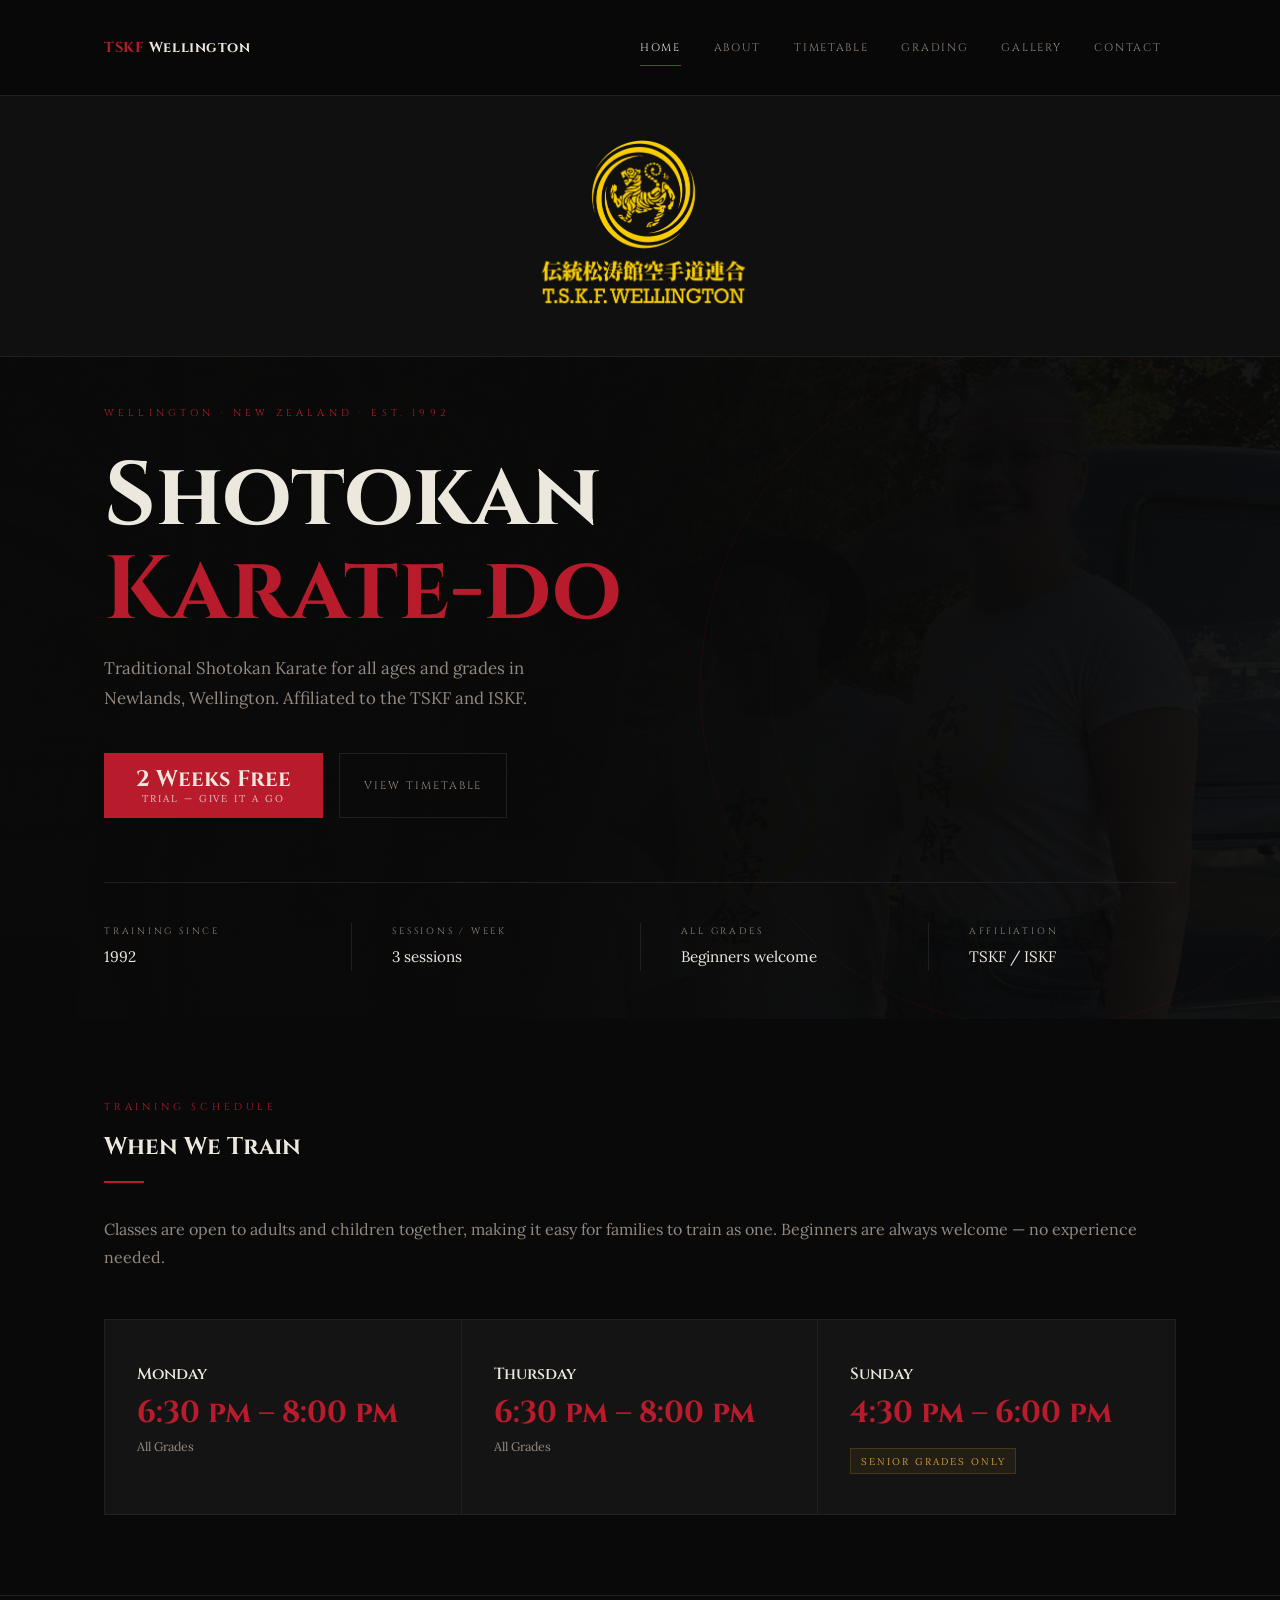
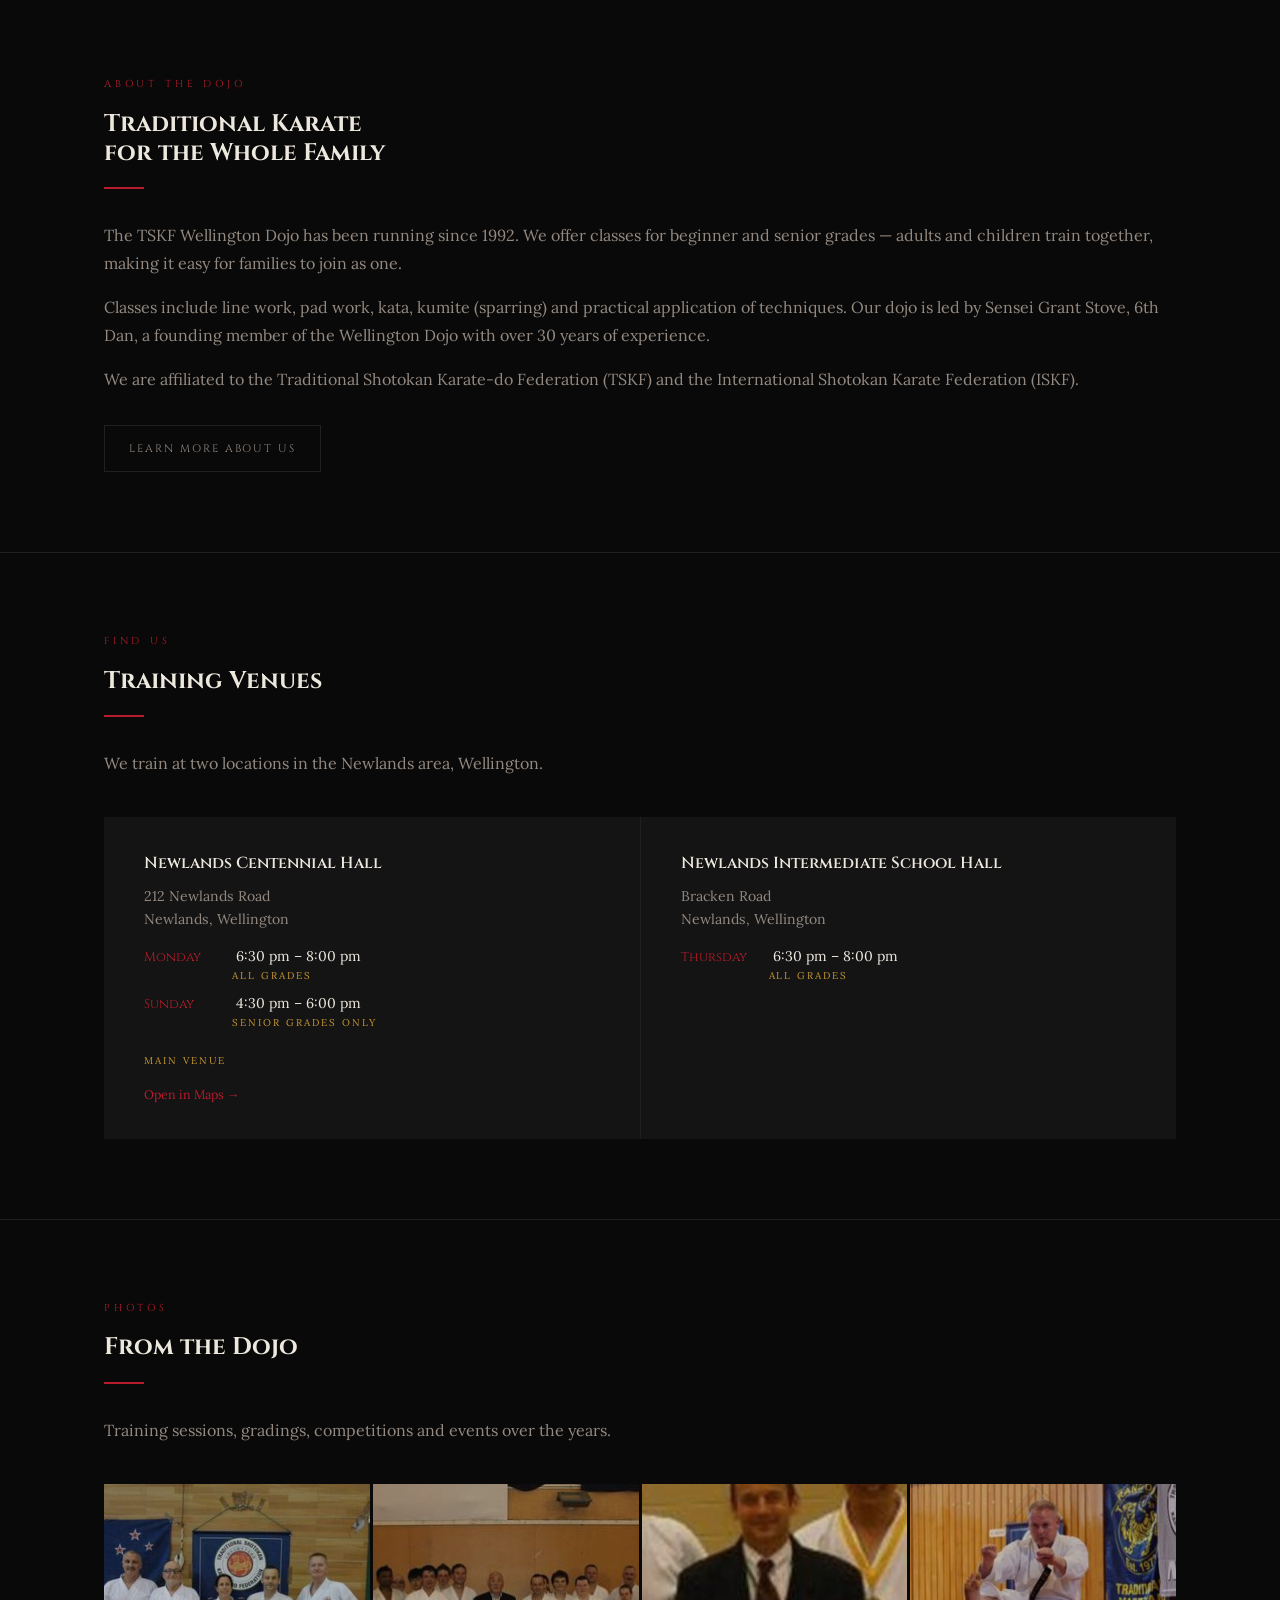
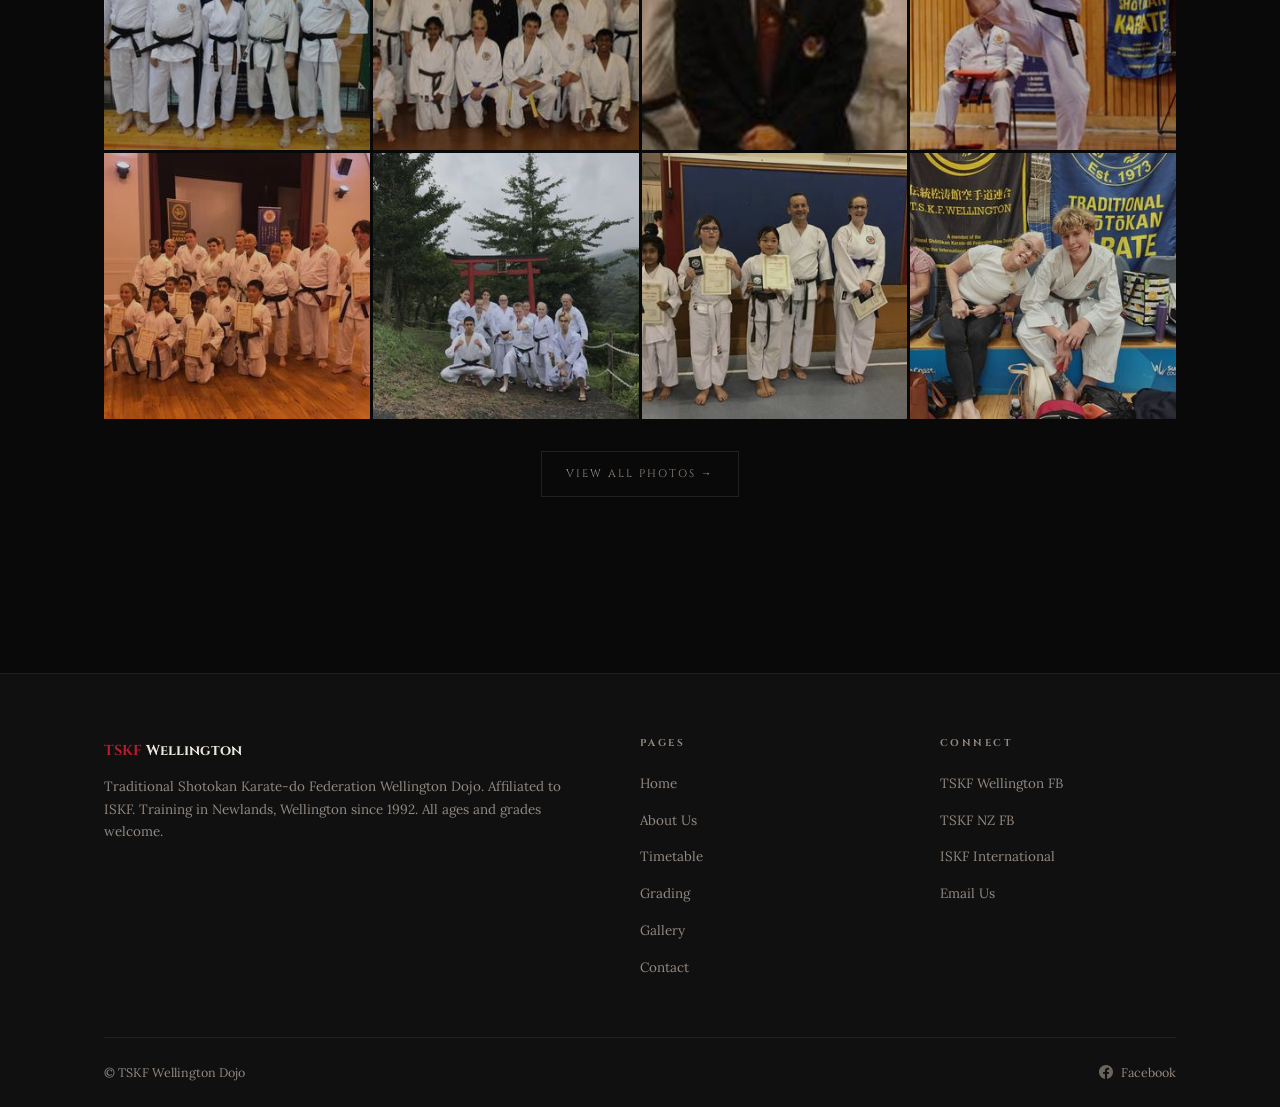
==== commit a888511b: "venue cards: grade label under each session time; cache-bust stylesheet Co-Authored-By: Claude Opus " ====
--- a/index.html
+++ b/index.html
@@ -31,7 +31,7 @@
   <link rel="preconnect" href="https://fonts.googleapis.com">
   <link rel="preconnect" href="https://fonts.gstatic.com" crossorigin>
   <link rel="stylesheet" href="https://fonts.googleapis.com/css2?family=Cinzel:wght@400;600;700&family=Lora:ital,wght@0,400;0,600;1,400&display=swap">
-  <link rel="stylesheet" href="css/style.css">
+  <link rel="stylesheet" href="css/style.css?v=20261102">
 
   <!-- LocalBusiness structured data -->
   <script type="application/ld+json">
@@ -208,8 +208,8 @@
         <p class="venue-name">Newlands Centennial Hall</p>
         <p class="venue-addr">212 Newlands Road<br>Newlands, Wellington</p>
         <ul class="venue-times">
-          <li><span>Monday</span> 6:30 pm – 8:00 pm</li>
-          <li><span>Sunday</span> 4:30 pm – 6:00 pm · Senior grades only</li>
+          <li><span>Monday</span> 6:30 pm – 8:00 pm<small>All Grades</small></li>
+          <li><span>Sunday</span> 4:30 pm – 6:00 pm<small>Senior Grades Only</small></li>
         </ul>
         <span class="venue-tag">Main Venue</span><br>
         <a class="venue-map-link" href="https://maps.google.co.nz/?q=212+Newlands+Road+Newlands+Wellington" target="_blank" rel="noopener">Open in Maps →</a>
@@ -218,9 +218,8 @@
         <p class="venue-name">Newlands Intermediate School Hall</p>
         <p class="venue-addr">Bracken Road<br>Newlands, Wellington</p>
         <ul class="venue-times">
-          <li><span>Thursday</span> 6:30 pm – 8:00 pm</li>
-        </ul>
-        <span class="venue-tag">All Grades</span>
+          <li><span>Thursday</span> 6:30 pm – 8:00 pm<small>All Grades</small></li>
+        </ul>
       </div>
     </div>
   </div>
--- a/css/style.css
+++ b/css/style.css
@@ -227,6 +227,11 @@
 .venue-addr { font-size: 0.88rem; color: var(--text-2); line-height: 1.6; }
 .venue-times { list-style: none; margin: 0.9rem 0 0.25rem; font-size: 0.88rem; color: var(--text); line-height: 1.7; }
 .venue-times span { display: inline-block; min-width: 5.5rem; font-family: 'Cinzel', serif; font-size: 0.8rem; color: var(--accent); }
+.venue-times small {
+  display: block; margin: 0 0 0.6rem 5.5rem;
+  font-size: 0.62rem; letter-spacing: 0.2em; text-transform: uppercase; line-height: 1.4;
+  color: var(--gold);
+}
 .venue-tag {
   display: inline-block; margin-top: 0.75rem;
   font-size: 0.62rem; letter-spacing: 0.2em; text-transform: uppercase;
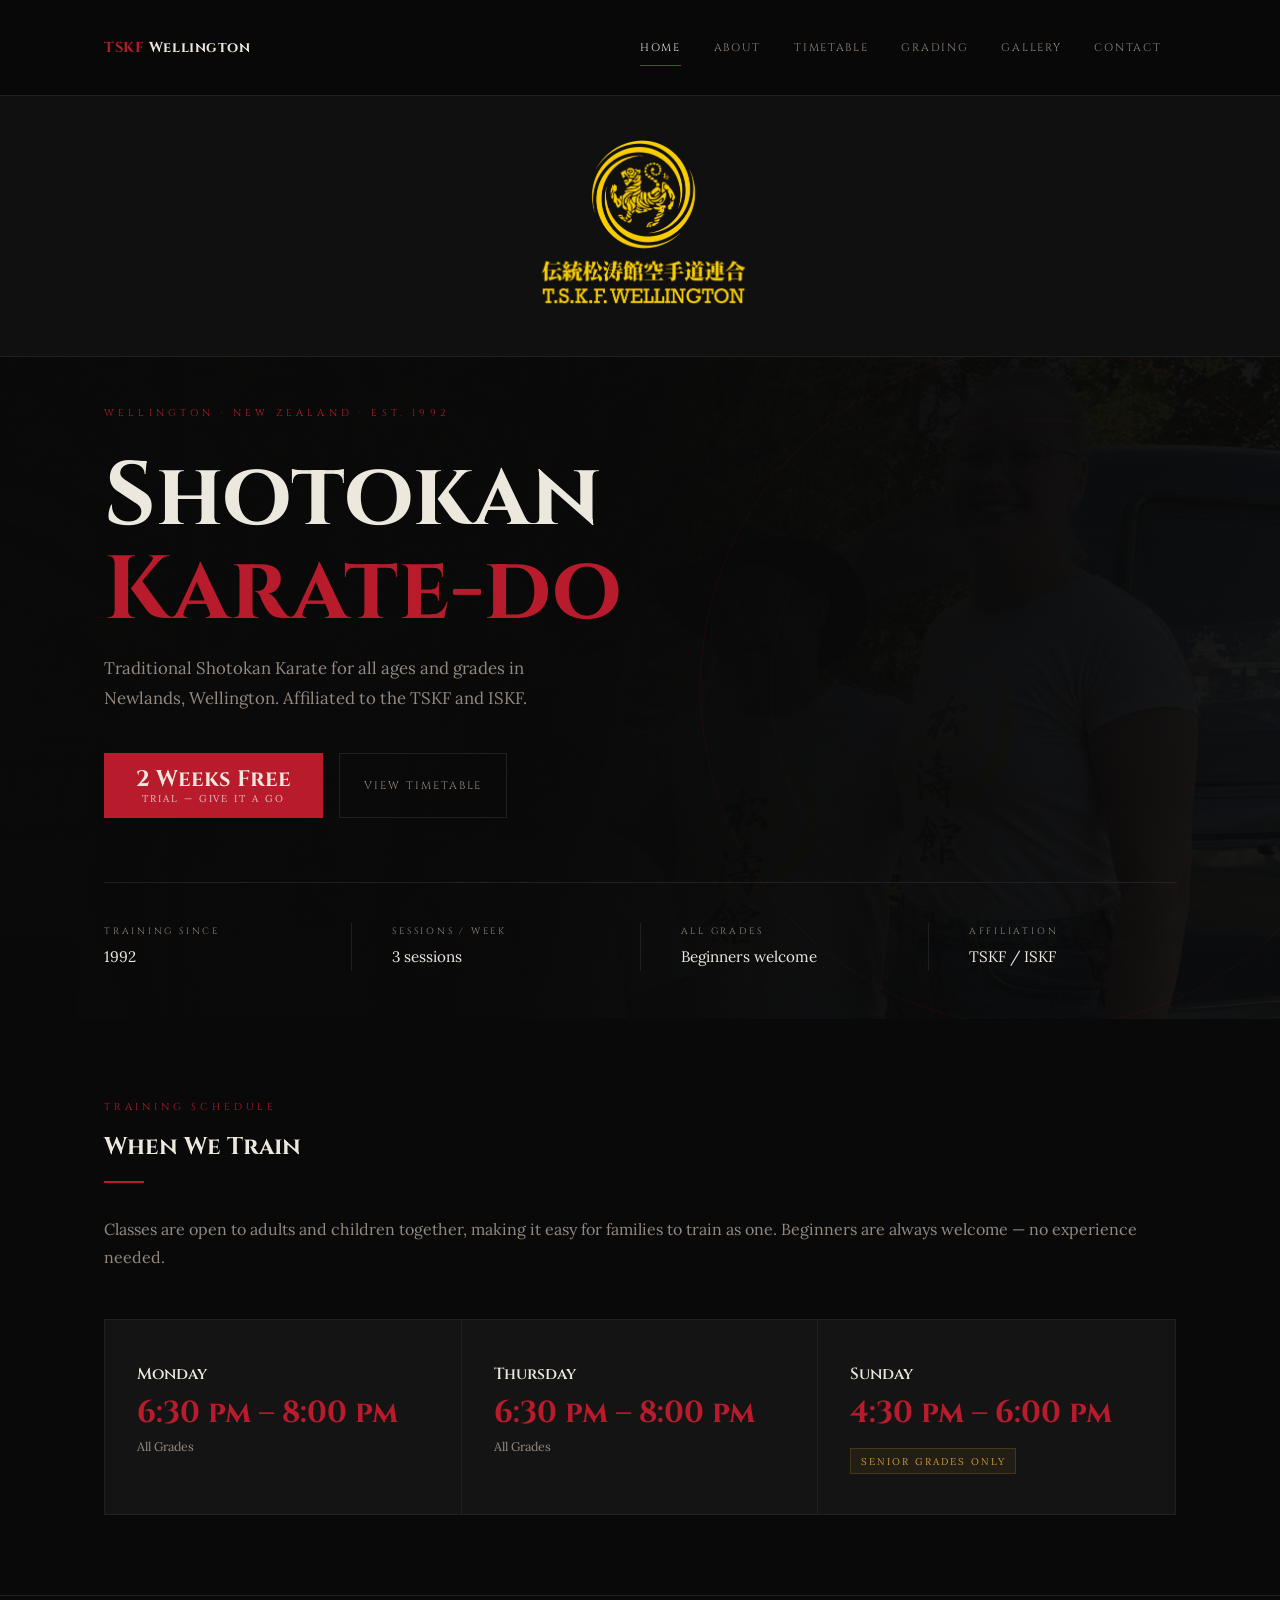
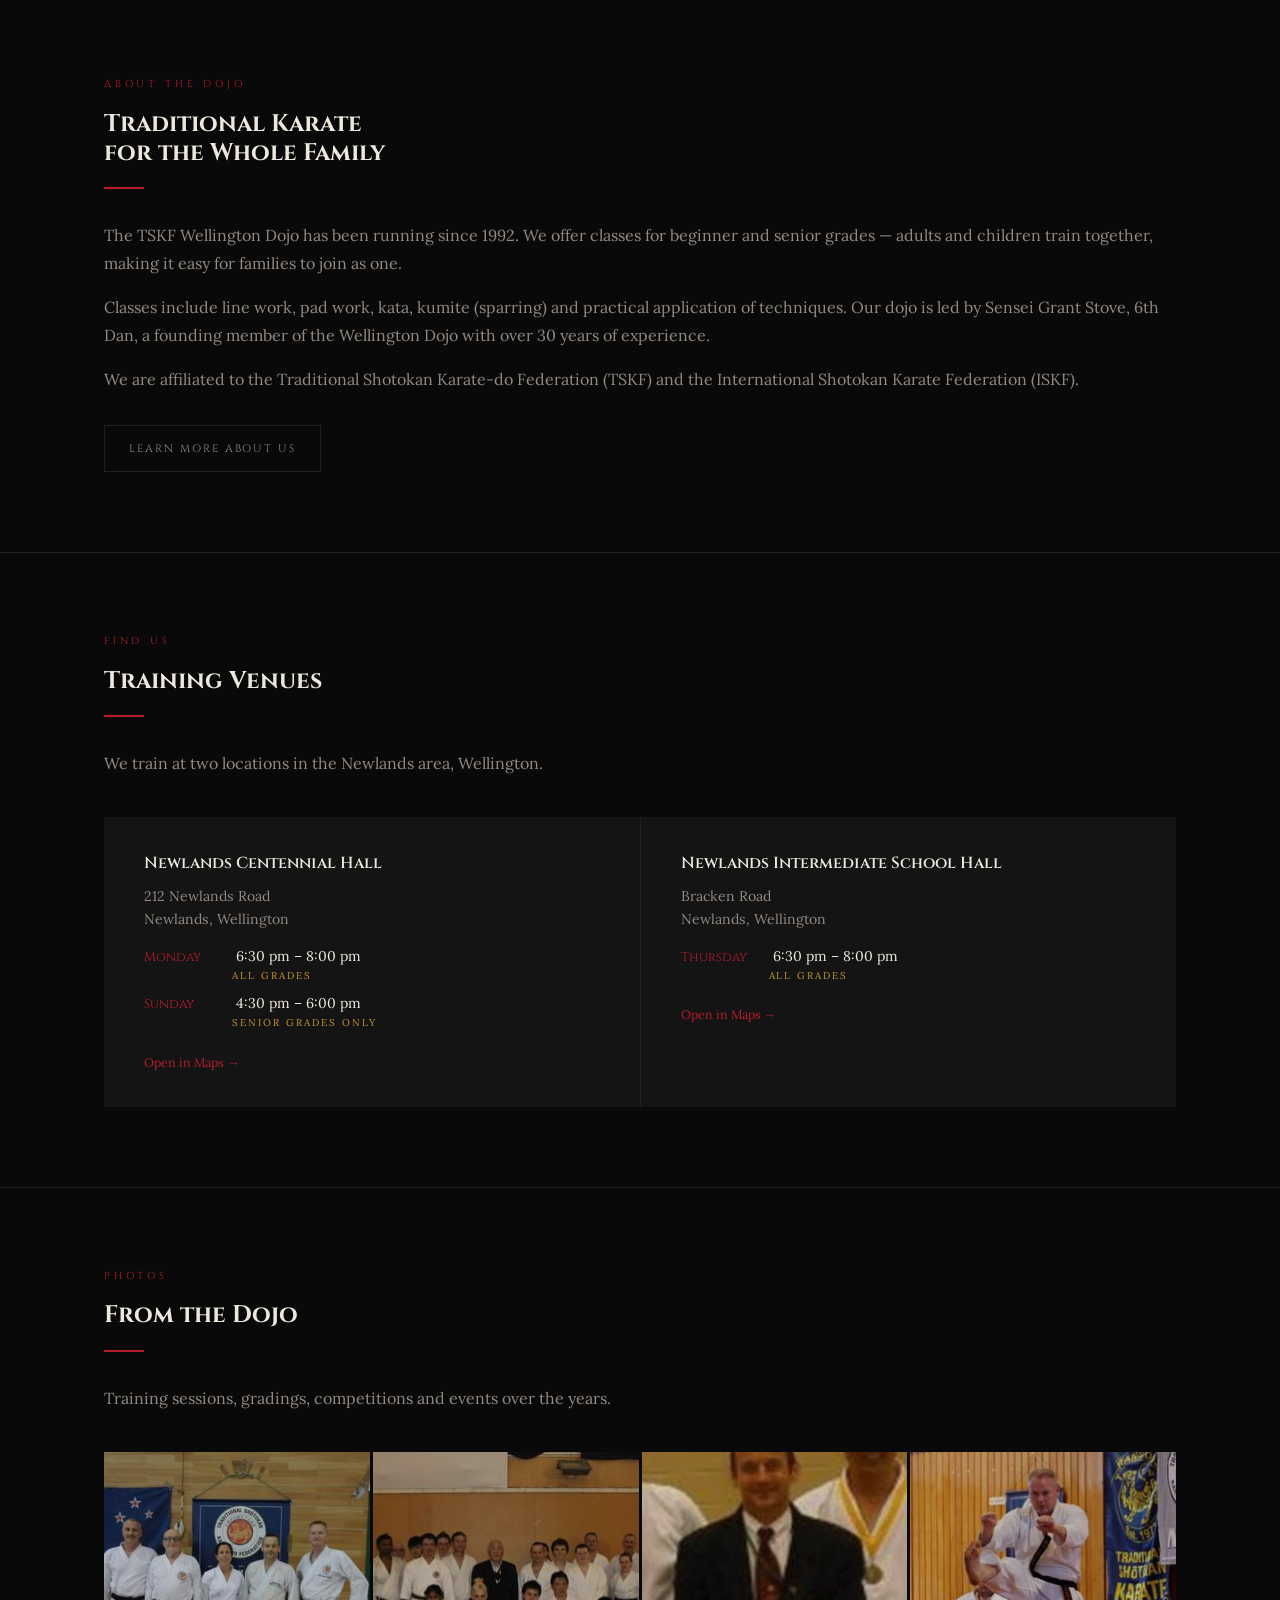
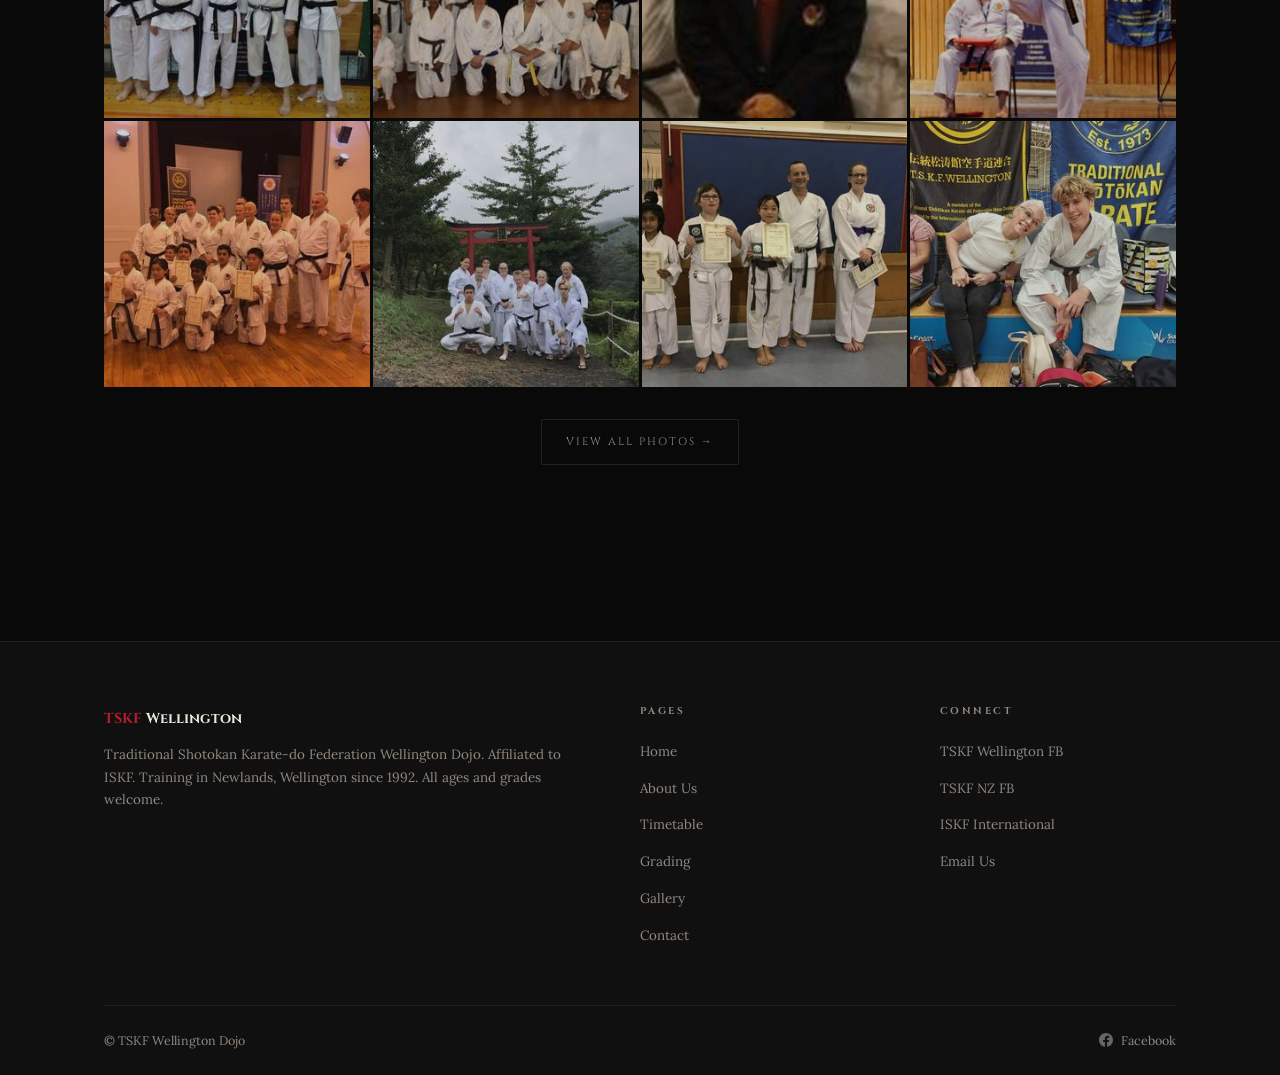
==== commit 642274a5: "venue cards: drop Main Venue tag, add map link for Newlands Intermediate Co-Authored-By: Claude Opus" ====
--- a/index.html
+++ b/index.html
@@ -211,7 +211,6 @@
           <li><span>Monday</span> 6:30 pm – 8:00 pm<small>All Grades</small></li>
           <li><span>Sunday</span> 4:30 pm – 6:00 pm<small>Senior Grades Only</small></li>
         </ul>
-        <span class="venue-tag">Main Venue</span><br>
         <a class="venue-map-link" href="https://maps.google.co.nz/?q=212+Newlands+Road+Newlands+Wellington" target="_blank" rel="noopener">Open in Maps →</a>
       </div>
       <div class="venue-card">
@@ -220,6 +219,7 @@
         <ul class="venue-times">
           <li><span>Thursday</span> 6:30 pm – 8:00 pm<small>All Grades</small></li>
         </ul>
+        <a class="venue-map-link" href="https://maps.google.co.nz/?q=Newlands+Intermediate+School+Bracken+Road+Newlands+Wellington" target="_blank" rel="noopener">Open in Maps →</a>
       </div>
     </div>
   </div>
